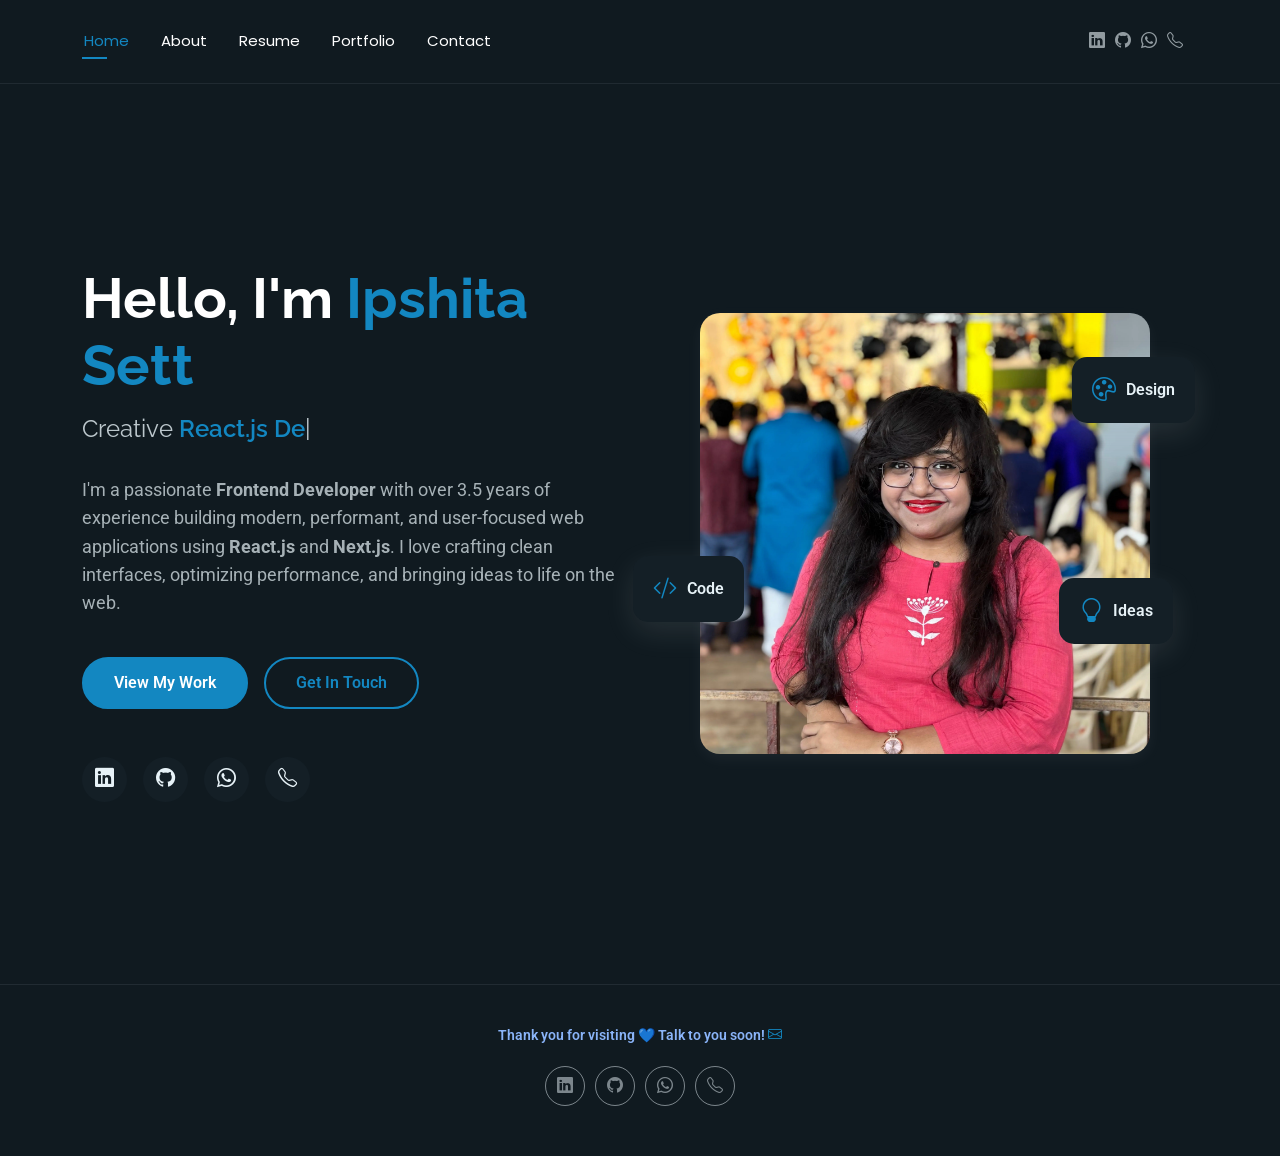
==== index.html @ 5881a830 "Initial commit" ====
<!DOCTYPE html>
<html lang="en">

<head>
  <meta charset="utf-8">
  <meta content="width=device-width, initial-scale=1.0" name="viewport">
  <title>Ipshita Portfolio</title>
<meta name="description" content="I'm Ipshita Sett, a Frontend Developer specializing in React.js, Next.js, and TypeScript. Check out my portfolio and projects.">
<meta name="keywords" content="Ipshita Sett, Frontend Developer, React.js, Next.js, Portfolio, JavaScript, TypeScript, Web Developer">


  <!-- Favicons -->
  <link href="assets/img/favicon.ico" rel="icon">
  <link href="assets/img/apple-touch-icon.png" rel="apple-touch-icon">

  <!-- Fonts -->
  <link href="https://fonts.googleapis.com" rel="preconnect">
  <link href="https://fonts.gstatic.com" rel="preconnect" crossorigin>
  <link href="https://fonts.googleapis.com/css2?family=Roboto:ital,wght@0,100;0,300;0,400;0,500;0,700;0,900;1,100;1,300;1,400;1,500;1,700;1,900&family=Poppins:ital,wght@0,100;0,200;0,300;0,400;0,500;0,600;0,700;0,800;0,900;1,100;1,200;1,300;1,400;1,500;1,600;1,700;1,800;1,900&family=Raleway:ital,wght@0,100;0,200;0,300;0,400;0,500;0,600;0,700;0,800;0,900;1,100;1,200;1,300;1,400;1,500;1,600;1,700;1,800;1,900&display=swap" rel="stylesheet">

  <!-- Vendor CSS Files -->
  <link href="assets/vendor/bootstrap/css/bootstrap.min.css" rel="stylesheet">
  <link href="assets/vendor/bootstrap-icons/bootstrap-icons.css" rel="stylesheet">
  <link href="assets/vendor/aos/aos.css" rel="stylesheet">
  <link href="assets/vendor/swiper/swiper-bundle.min.css" rel="stylesheet">
  <link href="assets/vendor/glightbox/css/glightbox.min.css" rel="stylesheet">

  <!-- Main CSS File -->
  <link href="assets/css/main.css" rel="stylesheet">

  <!-- =======================================================
  * Template Name: FolioOne
  * Template URL: https://bootstrapmade.com/folioone-bootstrap-portfolio-website-template/
  * Updated: Aug 23 2025 with Bootstrap v5.3.7
  * Author: BootstrapMade.com
  * License: https://bootstrapmade.com/license/
  ======================================================== -->
</head>

<body class="index-page">

  <header id="header" class="header d-flex align-items-center light-background sticky-top">
    <div class="container position-relative d-flex align-items-center justify-content-between">

      <!-- <a href="index.html" class="logo d-flex align-items-center me-auto me-xl-0">
      <img src="assets/img/logo.webp" alt="">
      <h1 class="sitename">FolioOne</h1> 
    </a> -->

      <nav id="navmenu" class="navmenu">
        <ul>
          <li><a href="index.html" class="active">Home</a></li>
          <li><a href="about.html">About</a></li>
          <li><a href="resume.html">Resume</a></li>
          <!-- <li><a href="services.html">Services</a></li> -->
          <li><a href="portfolio.html">Portfolio</a></li>
          <!-- <li class="dropdown"><a href="#"><span>Dropdown</span> <i class="bi bi-chevron-down toggle-dropdown"></i></a>
            <ul>
              <li><a href="#">Dropdown 1</a></li>
              <li class="dropdown"><a href="#"><span>Deep Dropdown</span> <i class="bi bi-chevron-down toggle-dropdown"></i></a>
                <ul>
                  <li><a href="#">Deep Dropdown 1</a></li>
                  <li><a href="#">Deep Dropdown 2</a></li>
                  <li><a href="#">Deep Dropdown 3</a></li>
                  <li><a href="#">Deep Dropdown 4</a></li>
                  <li><a href="#">Deep Dropdown 5</a></li>
                </ul>
              </li>
              <li><a href="#">Dropdown 2</a></li>
              <li><a href="#">Dropdown 3</a></li>
              <li><a href="#">Dropdown 4</a></li>
            </ul>
          </li> -->
          <li><a href="contact.html">Contact</a></li>
        </ul>
        <i class="mobile-nav-toggle d-xl-none bi bi-list"></i>
      </nav>

      <div class="header-social-links">
       
        <a href="https://www.linkedin.com/in/ipshita-sett/" class="linkedin"><i class="bi bi-linkedin"></i></a>
        <a href="https://github.com/IPSHITASETT"><i class="bi bi-github"></i></a>
        <a href="https://wa.me/918961194757" target="_blank" aria-label="WhatsApp"><i class="bi bi-whatsapp"></i></a>
  <a href="tel:+918961194757" aria-label="Phone"><i class="bi bi-telephone"></i></a>
      </div>

    </div>
  </header>

  <main class="main">

    <!-- Hero Section -->
    <section id="hero" class="hero section">

      <div class="container" data-aos="fade-up" data-aos-delay="100">

        <div class="row gy-4 align-items-center">
          <div class="col-lg-6 order-2 order-lg-1">
            <div class="hero-content">
              <h1 data-aos="fade-up" data-aos-delay="200">Hello, I'm <span class="highlight">Ipshita Sett</span></h1>
              <h2 data-aos="fade-up" data-aos-delay="300">Creative <span class="typed" data-typed-items="React.js Developer, Next.js Specialist, TypeScript Enthusiast"></span></h2>
              <p data-aos="fade-up" data-aos-delay="400">I'm a passionate <strong>Frontend Developer</strong> with over 3.5 years of
        experience building modern, performant, and user-focused web applications
        using <strong>React.js</strong> and <strong>Next.js</strong>. I love crafting
        clean interfaces, optimizing performance, and bringing ideas to life on the web.</p>
              <div class="hero-actions" data-aos="fade-up" data-aos-delay="500">
                <a href="portfolio.html" class="btn btn-primary">View My Work</a>
                <a href="contact.html" class="btn btn-outline">Get In Touch</a>
              </div>
              <div class="social-links" data-aos="fade-up" data-aos-delay="600">
                <a href="https://www.linkedin.com/in/ipshita-sett/"><i class="bi bi-linkedin"></i></a>
                <a href="https://github.com/IPSHITASETT"><i class="bi bi-github"></i></a>
                <a href="https://wa.me/918961194757" target="_blank" aria-label="WhatsApp"><i class="bi bi-whatsapp"></i></a>
  <a href="tel:+918961194757" aria-label="Phone"><i class="bi bi-telephone"></i></a>
              </div>
            </div>
          </div>
          <div class="col-lg-6 order-1 order-lg-2">
            <div class="hero-image" data-aos="zoom-in" data-aos-delay="300">
              <div class="image-wrapper">
                <img src="assets/img/profile/Ipshita_sett.webp" alt="Ipshita Sett" class="img-fluid">
                <div class="floating-elements">
                  <div class="floating-card design" data-aos="fade-left" data-aos-delay="700">
                    <i class="bi bi-palette"></i>
                    <span>Design</span>
                  </div>
                  <div class="floating-card code" data-aos="fade-right" data-aos-delay="800">
                    <i class="bi bi-code-slash"></i>
                    <span>Code</span>
                  </div>
                  <div class="floating-card creativity" data-aos="fade-up" data-aos-delay="900">
                    <i class="bi bi-lightbulb"></i>
                    <span>Ideas</span>
                  </div>
                </div>
              </div>
            </div>
          </div>
        </div>

      </div>

    </section><!-- /Hero Section -->

  </main>

  <footer id="footer" class="footer">

    <div class="container">
      <div class="copyright text-center ">
        <!-- <p>© <span>Copyright</span> <strong class="px-1 sitename">FolioOne</strong> <span>All Rights Reserved<br></span></p> -->
         <span style="color: #8ab4f8; font-weight: 600;">Thank you for visiting 💙 Talk to you soon!</span>
         <a href="settipshita28@gmail.com"><i class="bi bi-envelope"></i></a>
      </div>
      <div class="social-links d-flex justify-content-center">
        <a href="https://www.linkedin.com/in/ipshita-sett/"><i class="bi bi-linkedin"></i></a>
        <a href="https://github.com/IPSHITASETT"><i class="bi bi-github"></i></a>
        <a href="https://wa.me/918961194757" target="_blank" aria-label="WhatsApp"><i class="bi bi-whatsapp"></i></a>
  <a href="tel:+918961194757" aria-label="Phone"><i class="bi bi-telephone"></i></a>
      </div>
      <div class="credits">
        <!-- All the links in the footer should remain intact. -->
        <!-- You can delete the links only if you've purchased the pro version. -->
        <!-- Licensing information: https://bootstrapmade.com/license/ -->
        <!-- Purchase the pro version with working PHP/AJAX contact form: [buy-url] -->
        <!-- Designed by <a href="https://bootstrapmade.com/">BootstrapMade</a> -->
      </div>
    </div>

  </footer>

  <!-- Scroll Top -->
  <a href="#" id="scroll-top" class="scroll-top d-flex align-items-center justify-content-center"><i class="bi bi-arrow-up-short"></i></a>

  <!-- Preloader -->
  <div id="preloader"></div>

  <!-- Vendor JS Files -->
  <script src="assets/vendor/bootstrap/js/bootstrap.bundle.min.js"></script>
  <script src="assets/vendor/php-email-form/validate.js"></script>
  <script src="assets/vendor/aos/aos.js"></script>
  <script src="assets/vendor/typed.js/typed.umd.js"></script>
  <script src="assets/vendor/waypoints/noframework.waypoints.js"></script>
  <script src="assets/vendor/purecounter/purecounter_vanilla.js"></script>
  <script src="assets/vendor/swiper/swiper-bundle.min.js"></script>
  <script src="assets/vendor/imagesloaded/imagesloaded.pkgd.min.js"></script>
  <script src="assets/vendor/isotope-layout/isotope.pkgd.min.js"></script>
  <script src="assets/vendor/glightbox/js/glightbox.min.js"></script>

  <!-- Main JS File -->
  <script src="assets/js/main.js"></script>

</body>

</html>
---- assets/css/main.css ----
/**
* Template Name: FolioOne
* Template URL: https://bootstrapmade.com/folioone-bootstrap-portfolio-website-template/
* Updated: Aug 23 2025 with Bootstrap v5.3.7
* Author: BootstrapMade.com
* License: https://bootstrapmade.com/license/
*/

/*--------------------------------------------------------------
# Font & Color Variables
# Help: https://bootstrapmade.com/color-system/
--------------------------------------------------------------*/
/* Fonts */
:root {
  --default-font: "Roboto",  system-ui, -apple-system, "Segoe UI", Roboto, "Helvetica Neue", Arial, "Noto Sans", "Liberation Sans", sans-serif, "Apple Color Emoji", "Segoe UI Emoji", "Segoe UI Symbol", "Noto Color Emoji";
  --heading-font: "Raleway",  sans-serif;
  --nav-font: "Poppins",  sans-serif;
}

/* Global Colors - The following color variables are used throughout the website. Updating them here will change the color scheme of the entire website */
:root { 
  --background-color: #101a20; /* Background color for the entire website, including individual sections */
  --default-color: #e7f2f7; /* Default color used for the majority of the text content across the entire website */
  --heading-color: #ffffff; /* Color for headings, subheadings and title throughout the website */
  --accent-color: #1387c1; /* Accent color that represents your brand on the website. It's used for buttons, links, and other elements that need to stand out */
  --surface-color: #141f26; /* The surface color is used as a background of boxed elements within sections, such as cards, icon boxes, or other elements that require a visual separation from the global background. */
  --contrast-color: #ffffff; /* Contrast color for text, ensuring readability against backgrounds of accent, heading, or default colors. */
}

/* Nav Menu Colors - The following color variables are used specifically for the navigation menu. They are separate from the global colors to allow for more customization options */
:root {
  --nav-color: #ffffff;  /* The default color of the main navmenu links */
  --nav-hover-color: #1387c1; /* Applied to main navmenu links when they are hovered over or active */
  --nav-mobile-background-color: #213642; /* Used as the background color for mobile navigation menu */
  --nav-dropdown-background-color: #051117; /* Used as the background color for dropdown items that appear when hovering over primary navigation items */
  --nav-dropdown-color: #e7f2f7; /* Used for navigation links of the dropdown items in the navigation menu. */
  --nav-dropdown-hover-color: #1387c1; /* Similar to --nav-hover-color, this color is applied to dropdown navigation links when they are hovered over. */
}

/* Color Presets - These classes override global colors when applied to any section or element, providing reuse of the sam color scheme. */

.light-background {
  --background-color: #142027;
  --surface-color: #325264;
}

.dark-background {
  --background-color: #0b1419;
  --default-color: #ffffff;
  --heading-color: #ffffff;
  --surface-color: #252525;
  --contrast-color: #ffffff;
}

/* Smooth scroll */
:root {
  scroll-behavior: smooth;
}

/*--------------------------------------------------------------
# General Styling & Shared Classes
--------------------------------------------------------------*/
body {
  color: var(--default-color);
  background-color: var(--background-color);
  font-family: var(--default-font);
}

a {
  color: var(--accent-color);
  text-decoration: none;
  transition: 0.3s;
}

a:hover {
  color: color-mix(in srgb, var(--accent-color), transparent 25%);
  text-decoration: none;
}

h1,
h2,
h3,
h4,
h5,
h6 {
  color: var(--heading-color);
  font-family: var(--heading-font);
}

/* PHP Email Form Messages
------------------------------*/
.php-email-form .error-message {
  display: none;
  background: #df1529;
  color: #ffffff;
  text-align: left;
  padding: 15px;
  margin-bottom: 24px;
  font-weight: 600;
}

.php-email-form .sent-message {
  display: none;
  color: #ffffff;
  background: #059652;
  text-align: center;
  padding: 15px;
  margin-bottom: 24px;
  font-weight: 600;
}

.php-email-form .loading {
  display: none;
  background: var(--surface-color);
  text-align: center;
  padding: 15px;
  margin-bottom: 24px;
}

.php-email-form .loading:before {
  content: "";
  display: inline-block;
  border-radius: 50%;
  width: 24px;
  height: 24px;
  margin: 0 10px -6px 0;
  border: 3px solid var(--accent-color);
  border-top-color: var(--surface-color);
  animation: php-email-form-loading 1s linear infinite;
}

@keyframes php-email-form-loading {
  0% {
    transform: rotate(0deg);
  }

  100% {
    transform: rotate(360deg);
  }
}

/*--------------------------------------------------------------
# Global Header
--------------------------------------------------------------*/
.header {
  --background-color: rgba(255, 255, 255, 0);
  color: var(--default-color);
  background-color: var(--background-color);
  padding: 15px 0;
  transition: all 0.5s;
  z-index: 997;
  border-bottom: 1px solid color-mix(in srgb, var(--default-color), transparent 92%);
}

.header .logo {
  line-height: 1;
}

.header .logo img {
  max-height: 36px;
  margin-right: 8px;
}

.header .logo h1 {
  font-size: 32px;
  margin: 0;
  font-weight: 400;
  color: var(--heading-color);
}

.header .header-social-links {
  padding-right: 15px;
}

.header .header-social-links a {
  color: color-mix(in srgb, var(--default-color), transparent 40%);
  padding-left: 6px;
  display: inline-block;
  transition: 0.3s;
  font-size: 16px;
}

.header .header-social-links a:hover {
  color: var(--default-color);
}

.header .header-social-links a i {
  line-height: 0px;
}

@media (max-width: 1200px) {
  .header .logo {
    order: 1;
  }

  .header .header-social-links {
    order: 2;
  }

  .header .navmenu {
    order: 3;
  }
}

/* Global Header on Scroll
------------------------------*/
.scrolled .header {
  --background-color: rgba(16, 26, 32, 0.9);
}

/*--------------------------------------------------------------
# Navigation Menu
--------------------------------------------------------------*/
/* Desktop Navigation */
@media (min-width: 1200px) {
  .navmenu {
    padding: 0;
  }

  .navmenu ul {
    margin: 0;
    padding: 0;
    display: flex;
    list-style: none;
    align-items: center;
  }

  .navmenu li {
    position: relative;
  }

  .navmenu>ul>li {
    white-space: nowrap;
    padding: 15px 28px 15px 0;
  }

  .navmenu>ul>li:last-child {
    padding-right: 0;
  }

  .navmenu a,
  .navmenu a:focus {
    color: var(--nav-color);
    font-size: 15px;
    padding: 0 2px;
    font-family: var(--nav-font);
    font-weight: 400;
    display: flex;
    align-items: center;
    justify-content: space-between;
    white-space: nowrap;
    transition: 0.3s;
    position: relative;
  }

  .navmenu a i,
  .navmenu a:focus i {
    font-size: 12px;
    line-height: 0;
    margin-left: 5px;
    transition: 0.3s;
  }

  .navmenu>ul>li>a:before {
    content: "";
    position: absolute;
    height: 2px;
    bottom: -6px;
    left: 0;
    background-color: var(--nav-hover-color);
    visibility: hidden;
    width: 0px;
    transition: all 0.3s ease-in-out 0s;
  }

  .navmenu a:hover:before,
  .navmenu li:hover>a:before,
  .navmenu .active:before {
    visibility: visible;
    width: 25px;
  }

  .navmenu li:hover>a,
  .navmenu .active,
  .navmenu .active:focus {
    color: var(--nav-hover-color);
  }

  .navmenu .dropdown ul {
    margin: 0;
    padding: 10px 0;
    background: var(--nav-dropdown-background-color);
    display: block;
    position: absolute;
    visibility: hidden;
    left: -5px;
    top: 130%;
    opacity: 0;
    transition: 0.3s;
    border-radius: 4px;
    z-index: 99;
    box-shadow: 0px 0px 30px rgba(0, 0, 0, 0.1);
  }

  .navmenu .dropdown ul li {
    min-width: 200px;
  }

  .navmenu .dropdown ul a {
    padding: 10px 20px;
    font-size: 15px;
    text-transform: none;
    color: var(--nav-dropdown-color);
  }

  .navmenu .dropdown ul a i {
    font-size: 12px;
  }

  .navmenu .dropdown ul a:hover,
  .navmenu .dropdown ul .active:hover,
  .navmenu .dropdown ul li:hover>a {
    color: var(--nav-dropdown-hover-color);
  }

  .navmenu .dropdown:hover>ul {
    opacity: 1;
    top: 100%;
    visibility: visible;
  }

  .navmenu .dropdown .dropdown ul {
    top: 0;
    left: -90%;
    visibility: hidden;
  }

  .navmenu .dropdown .dropdown:hover>ul {
    opacity: 1;
    top: 0;
    left: -100%;
    visibility: visible;
  }
}

/* Mobile Navigation */
@media (max-width: 1199px) {
  .mobile-nav-toggle {
    color: var(--nav-color);
    font-size: 28px;
    line-height: 0;
    margin-right: 10px;
    cursor: pointer;
    transition: color 0.3s;
  }

  .navmenu {
    padding: 0;
    z-index: 9997;
  }

  .navmenu ul {
    display: none;
    list-style: none;
    position: absolute;
    inset: 60px 20px 20px 20px;
    padding: 10px 0;
    margin: 0;
    border-radius: 6px;
    background-color: var(--nav-mobile-background-color);
    border: 1px solid color-mix(in srgb, var(--default-color), transparent 90%);
    box-shadow: none;
    overflow-y: auto;
    transition: 0.3s;
    z-index: 9998;
  }

  .navmenu a,
  .navmenu a:focus {
    color: var(--nav-dropdown-color);
    padding: 10px 20px;
    font-family: var(--nav-font);
    font-size: 17px;
    font-weight: 500;
    display: flex;
    align-items: center;
    justify-content: space-between;
    white-space: nowrap;
    transition: 0.3s;
  }

  .navmenu a i,
  .navmenu a:focus i {
    font-size: 12px;
    line-height: 0;
    margin-left: 5px;
    width: 30px;
    height: 30px;
    display: flex;
    align-items: center;
    justify-content: center;
    border-radius: 50%;
    transition: 0.3s;
    background-color: color-mix(in srgb, var(--accent-color), transparent 90%);
  }

  .navmenu a i:hover,
  .navmenu a:focus i:hover {
    background-color: var(--accent-color);
    color: var(--contrast-color);
  }

  .navmenu a:hover,
  .navmenu .active,
  .navmenu .active:focus {
    color: var(--nav-dropdown-hover-color);
  }

  .navmenu .active i,
  .navmenu .active:focus i {
    background-color: var(--accent-color);
    color: var(--contrast-color);
    transform: rotate(180deg);
  }

  .navmenu .dropdown ul {
    position: static;
    display: none;
    z-index: 99;
    padding: 10px 0;
    margin: 10px 20px;
    background-color: var(--nav-dropdown-background-color);
    transition: all 0.5s ease-in-out;
  }

  .navmenu .dropdown ul ul {
    background-color: rgba(33, 37, 41, 0.1);
  }

  .navmenu .dropdown>.dropdown-active {
    display: block;
    background-color: rgba(33, 37, 41, 0.03);
  }

  .mobile-nav-active {
    overflow: hidden;
  }

  .mobile-nav-active .mobile-nav-toggle {
    color: #fff;
    position: absolute;
    font-size: 32px;
    top: 15px;
    right: 15px;
    margin-right: 0;
    z-index: 9999;
  }

  .mobile-nav-active .navmenu {
    position: fixed;
    overflow: hidden;
    inset: 0;
    background: rgba(33, 37, 41, 0.8);
    transition: 0.3s;
  }

  .mobile-nav-active .navmenu>ul {
    display: block;
  }
}

/*--------------------------------------------------------------
# Global Footer
--------------------------------------------------------------*/
.footer {
  color: var(--default-color);
  background-color: var(--background-color);
  font-size: 14px;
  padding: 40px 0;
  position: relative;
  border-top: 1px solid color-mix(in srgb, var(--default-color), transparent 92%);
}

.footer .copyright p {
  margin-bottom: 0;
}

.footer .social-links {
  margin-top: 20px;
}

.footer .social-links a {
  display: flex;
  align-items: center;
  justify-content: center;
  width: 40px;
  height: 40px;
  border-radius: 50%;
  border: 1px solid color-mix(in srgb, var(--default-color), transparent 50%);
  font-size: 16px;
  color: color-mix(in srgb, var(--default-color), transparent 50%);
  margin: 0 5px;
  transition: 0.3s;
}

.footer .social-links a:hover {
  color: var(--accent-color);
  border-color: var(--accent-color);
}

.footer .credits {
  margin-top: 10px;
  font-size: 13px;
  text-align: center;
}

/*--------------------------------------------------------------
# Preloader
--------------------------------------------------------------*/
#preloader {
  position: fixed;
  inset: 0;
  z-index: 9999;
  overflow: hidden;
  background-color: var(--background-color);
  transition: all 0.6s ease-out;
  width: 100%;
  height: 100vh;
}

#preloader:before,
#preloader:after {
  content: "";
  position: absolute;
  border: 4px solid var(--accent-color);
  border-radius: 50%;
  animation: animate-preloader 2s cubic-bezier(0, 0.2, 0.8, 1) infinite;
}

#preloader:after {
  animation-delay: -0.5s;
}

@keyframes animate-preloader {
  0% {
    width: 10px;
    height: 10px;
    top: calc(50% - 5px);
    left: calc(50% - 5px);
    opacity: 1;
  }

  100% {
    width: 72px;
    height: 72px;
    top: calc(50% - 36px);
    left: calc(50% - 36px);
    opacity: 0;
  }
}

/*--------------------------------------------------------------
# Scroll Top Button
--------------------------------------------------------------*/
.scroll-top {
  position: fixed;
  visibility: hidden;
  opacity: 0;
  right: 15px;
  bottom: -15px;
  z-index: 99999;
  background-color: var(--accent-color);
  width: 44px;
  height: 44px;
  border-radius: 50px;
  transition: all 0.4s;
}

.scroll-top i {
  font-size: 24px;
  color: var(--contrast-color);
  line-height: 0;
}

.scroll-top:hover {
  background-color: color-mix(in srgb, var(--accent-color), transparent 20%);
  color: var(--contrast-color);
}

.scroll-top.active {
  visibility: visible;
  opacity: 1;
  bottom: 15px;
}

/*--------------------------------------------------------------
# Disable aos animation delay on mobile devices
--------------------------------------------------------------*/
@media screen and (max-width: 768px) {
  [data-aos-delay] {
    transition-delay: 0 !important;
  }
}

/*--------------------------------------------------------------
# Global Page Titles & Breadcrumbs
--------------------------------------------------------------*/
.page-title {
  color: var(--default-color);
  background-color: var(--background-color);
  position: relative;
}

.page-title .heading {
  padding: 80px 0;
  border-top: 1px solid color-mix(in srgb, var(--default-color), transparent 90%);
}

.page-title .heading h1 {
  font-size: 38px;
  font-weight: 700;
}

.page-title nav {
  background-color: color-mix(in srgb, var(--default-color), transparent 96%);
  padding: 20px 0;
}

.page-title nav ol {
  display: flex;
  flex-wrap: wrap;
  list-style: none;
  padding: 0;
  margin: 0;
  font-size: 16px;
  font-weight: 400;
}

.page-title nav ol li+li {
  padding-left: 10px;
}

.page-title nav ol li+li::before {
  content: "/";
  display: inline-block;
  padding-right: 10px;
  color: color-mix(in srgb, var(--default-color), transparent 70%);
}

/*--------------------------------------------------------------
# Global Sections
--------------------------------------------------------------*/
section,
.section {
  color: var(--default-color);
  background-color: var(--background-color);
  padding: 60px 0;
  scroll-margin-top: 100px;
  overflow: clip;
}

@media (max-width: 1199px) {

  section,
  .section {
    scroll-margin-top: 66px;
  }
}

/*--------------------------------------------------------------
# Global Section Titles
--------------------------------------------------------------*/
.section-title {
  text-align: center;
  padding-bottom: 60px;
  position: relative;
}

.section-title h2 {
  font-size: 3.5rem;
  font-weight: 400;
  line-height: 1.2;
  color: var(--heading-color);
  margin-bottom: 1.5rem;
  letter-spacing: -1px;
}

@media (max-width: 768px) {
  .section-title h2 {
    font-size: 2.5rem;
  }
}

.section-title p {
  font-size: 1.125rem;
  line-height: 1.8;
  color: color-mix(in srgb, var(--default-color), transparent 25%);
  max-width: 900px;
  margin: 0 auto;
  text-wrap: balance;
}

/*--------------------------------------------------------------
# Hero Section
--------------------------------------------------------------*/
.hero {
  padding: 80px 0;
  min-height: 100vh;
  display: flex;
  align-items: center;
}

.hero .hero-content h1 {
  font-size: 3.5rem;
  font-weight: 700;
  margin-bottom: 1rem;
  line-height: 1.2;
}

.hero .hero-content h1 .highlight {
  color: var(--accent-color);
  position: relative;
}

.hero .hero-content h1 .highlight::after {
  content: "";
  position: absolute;
  bottom: 0;
  left: 0;
  width: 100%;
  height: 3px;
  background: linear-gradient(90deg, var(--accent-color), color-mix(in srgb, var(--accent-color), transparent 50%));
  border-radius: 2px;
}

@media (max-width: 768px) {
  .hero .hero-content h1 {
    font-size: 2.5rem;
  }
}

.hero .hero-content h2 {
  font-size: 1.5rem;
  font-weight: 400;
  margin-bottom: 2rem;
  color: color-mix(in srgb, var(--default-color), transparent 20%);
}

.hero .hero-content h2 .typed {
  color: var(--accent-color);
  font-weight: 600;
}

@media (max-width: 768px) {
  .hero .hero-content h2 {
    font-size: 1.25rem;
  }
}

.hero .hero-content p {
  font-size: 1.1rem;
  line-height: 1.6;
  margin-bottom: 2.5rem;
  color: color-mix(in srgb, var(--default-color), transparent 30%);
}

.hero .hero-actions {
  display: flex;
  gap: 1rem;
  margin-bottom: 3rem;
}

.hero .hero-actions .btn {
  padding: 12px 30px;
  border-radius: 50px;
  font-weight: 600;
  text-decoration: none;
  transition: all 0.3s ease;
  border: 2px solid;
}

.hero .hero-actions .btn.btn-primary {
  background: var(--accent-color);
  color: var(--contrast-color);
  border-color: var(--accent-color);
}

.hero .hero-actions .btn.btn-primary:hover {
  background: color-mix(in srgb, var(--accent-color), black 15%);
  border-color: color-mix(in srgb, var(--accent-color), black 15%);
  transform: translateY(-2px);
}

.hero .hero-actions .btn.btn-outline {
  background: transparent;
  color: var(--accent-color);
  border-color: var(--accent-color);
}

.hero .hero-actions .btn.btn-outline:hover {
  transform: translateY(-2px);
}

@media (max-width: 576px) {
  .hero .hero-actions {
    flex-direction: column;
  }

  .hero .hero-actions .btn {
    text-align: center;
  }
}

.hero .social-links {
  display: flex;
  gap: 1rem;
}

.hero .social-links a {
  width: 45px;
  height: 45px;
  background: var(--surface-color);
  border-radius: 50%;
  display: flex;
  align-items: center;
  justify-content: center;
  color: var(--default-color);
  font-size: 1.2rem;
  transition: all 0.3s ease;
}

.hero .social-links a:hover {
  background: var(--accent-color);
  color: var(--contrast-color);
  transform: translateY(-3px);
  box-shadow: 0 8px 25px color-mix(in srgb, var(--accent-color), transparent 70%);
}

.hero .hero-image {
  position: relative;
}

.hero .hero-image .image-wrapper {
  position: relative;
  max-width: 450px;
  margin: 0 auto;
}

.hero .hero-image .image-wrapper img {
  border-radius: 20px;
  box-shadow: 0 5px 15px color-mix(in srgb, var(--default-color), transparent 95%);
  transition: transform 0.3s ease;
}

.hero .hero-image .image-wrapper img:hover {
  transform: scale(1.02);
}

.hero .hero-image .floating-elements {
  position: absolute;
  top: 0;
  left: 0;
  right: 0;
  bottom: 0;
  pointer-events: none;
}

.hero .hero-image .floating-elements .floating-card {
  position: absolute;
  background: var(--surface-color);
  padding: 15px 20px;
  border-radius: 15px;
  box-shadow: 0 10px 30px color-mix(in srgb, var(--default-color), transparent 90%);
  display: flex;
  align-items: center;
  gap: 10px;
  font-weight: 600;
  animation: float 3s ease-in-out infinite;
}

.hero .hero-image .floating-elements .floating-card i {
  font-size: 1.5rem;
  color: var(--accent-color);
}

.hero .hero-image .floating-elements .floating-card.design {
  top: 10%;
  right: -10%;
  animation-delay: 0s;
}

.hero .hero-image .floating-elements .floating-card.code {
  bottom: 30%;
  left: -15%;
  animation-delay: 1s;
}

.hero .hero-image .floating-elements .floating-card.creativity {
  top: 60%;
  right: -5%;
  animation-delay: 2s;
}

@media (max-width: 992px) {
  .hero .hero-image .floating-elements .floating-card {
    display: none;
  }
}

@keyframes float {

  0%,
  100% {
    transform: translateY(0px);
  }

  50% {
    transform: translateY(-10px);
  }
}

@media (max-width: 992px) {
  .hero .hero-content {
    text-align: center;
    margin-bottom: 3rem;
  }
}

/*--------------------------------------------------------------
# About Section
--------------------------------------------------------------*/
.about .intro-content .eyebrow {
  display: inline-block;
  letter-spacing: 0.12em;
  text-transform: uppercase;
  font-size: 12px;
  color: color-mix(in srgb, var(--default-color), transparent 40%);
  margin-bottom: 16px;
}

.about .intro-content .headline {
  font-family: var(--heading-font);
  font-weight: 300;
  line-height: 1.2;
  font-size: clamp(28px, 4vw, 44px);
  margin: 0 0 24px 0;
}

.about .intro-content .lead {
  font-size: 18px;
  line-height: 1.8;
  color: color-mix(in srgb, var(--default-color), transparent 10%);
  margin-bottom: 24px;
}

.about .intro-content p {
  line-height: 1.8;
  margin-bottom: 24px;
  color: color-mix(in srgb, var(--default-color), transparent 5%);
}

.about .intro-content .cta-group {
  display: flex;
  gap: 24px;
  align-items: center;
  margin-top: 24px;
}

.about .intro-content .cta-group .btn-ghost {
  display: inline-flex;
  align-items: center;
  gap: 8px;
  padding: 12px 18px;
  border-radius: 6px;
  color: var(--accent-color);
  background: color-mix(in srgb, var(--accent-color), transparent 92%);
  border: 1px solid color-mix(in srgb, var(--accent-color), transparent 70%);
  transition: 0.3s ease-in-out;
}

.about .intro-content .cta-group .btn-ghost:hover,
.about .intro-content .cta-group .btn-ghost:focus {
  color: var(--contrast-color);
  background: var(--accent-color);
  border-color: var(--accent-color);
  outline: none;
  box-shadow: 0 0 0 3px color-mix(in srgb, var(--accent-color), transparent 70%);
}

.about .intro-content .cta-group .link-underline {
  display: inline-flex;
  align-items: center;
  gap: 8px;
  position: relative;
  color: var(--accent-color);
  padding-bottom: 4px;
  transition: 0.3s ease-in-out;
}

.about .intro-content .cta-group .link-underline::after {
  content: "";
  position: absolute;
  left: 0;
  right: 0;
  bottom: 0;
  height: 1px;
  background: color-mix(in srgb, var(--accent-color), transparent 40%);
  transform: scaleX(0.4);
  transform-origin: left;
  transition: 0.3s ease-in-out;
}

.about .intro-content .cta-group .link-underline:hover,
.about .intro-content .cta-group .link-underline:focus {
  color: color-mix(in srgb, var(--accent-color), transparent 10%);
  outline: none;
}

.about .intro-content .cta-group .link-underline:hover::after,
.about .intro-content .cta-group .link-underline:focus::after {
  transform: scaleX(1);
}

.about .profile-figure {
  margin: 0;
}

.about .profile-figure .profile-photo {
  width: 88%;
  max-width: 440px;
  border-radius: 18px;
  box-shadow: 0 10px 30px color-mix(in srgb, var(--default-color), transparent 92%);
  transform: translateY(0);
  transition: transform 0.3s ease-in-out;
}

.about .profile-figure .profile-caption {
  margin-top: 24px;
  display: flex;
  align-items: center;
  justify-content: center;
}

.about .profile-figure .profile-caption .meta {
  font-size: 14px;
  color: color-mix(in srgb, var(--default-color), transparent 20%);
}

.about .profile-figure .profile-caption .meta .funfact {
  font-size: 13px;
  margin-top: 4px;
  color: color-mix(in srgb, var(--default-color), transparent 35%);
}

.about .profile-figure:hover .profile-photo {
  transform: translateY(-4px);
}

.about .skill-item {
  padding: 24px;
  border-radius: 6px;
  transition: 0.3s ease-in-out;
  background: color-mix(in srgb, var(--surface-color), var(--accent-color) 2%);
  border: 1px solid color-mix(in srgb, var(--default-color), transparent 88%);
  height: 100%;
}

.about .skill-item i {
  font-size: 24px;
  color: var(--accent-color);
  margin-bottom: 16px;
  display: inline-block;
}

.about .skill-item h3 {
  font-size: 16px;
  margin-bottom: 6px;
  font-weight: 500;
}

.about .skill-item p {
  margin: 0;
  font-size: 14px;
  color: color-mix(in srgb, var(--default-color), transparent 25%);
}

.about .skill-item:hover {
  transform: translateY(-3px);
  border-color: color-mix(in srgb, var(--accent-color), transparent 60%);
  box-shadow: 0 10px 30px color-mix(in srgb, var(--default-color), transparent 92%);
}

.about .timeline-item {
  position: relative;
  padding-left: 26px;
}

.about .timeline-item time {
  display: inline-block;
  font-size: 12px;
  letter-spacing: 0.08em;
  text-transform: uppercase;
  color: color-mix(in srgb, var(--default-color), transparent 45%);
  margin-bottom: 6px;
}

.about .timeline-item h4 {
  font-size: 18px;
  font-weight: 400;
  margin: 0 0 6px;
}

.about .timeline-item p {
  font-size: 14px;
  color: color-mix(in srgb, var(--default-color), transparent 25%);
  margin: 0;
}

.about .timeline-item .dot {
  position: absolute;
  left: 0;
  top: 4px;
  width: 10px;
  height: 10px;
  border-radius: 50%;
  background: var(--accent-color);
  box-shadow: 0 0 0 6px color-mix(in srgb, var(--accent-color), transparent 80%);
}

.about .personal-quote {
  padding: 24px 0;
}

.about .personal-quote p {
  font-family: var(--heading-font);
  font-weight: 300;
  font-size: clamp(20px, 3vw, 28px);
  line-height: 1.5;
  color: color-mix(in srgb, var(--default-color), transparent 5%);
  margin: 0 auto;
  max-width: 800px;
}

.about .fact-pill {
  display: flex;
  align-items: center;
  justify-content: center;
  gap: 10px;
  padding: 10px 14px;
  border-radius: 999px;
  border: 1px solid color-mix(in srgb, var(--default-color), transparent 85%);
  background: var(--surface-color);
  color: color-mix(in srgb, var(--default-color), transparent 10%);
  transition: 0.3s ease-in-out;
}

.about .fact-pill i {
  color: var(--accent-color);
}

.about .fact-pill span {
  font-size: 14px;
}

.about .fact-pill:hover {
  transform: translateY(-2px);
  border-color: color-mix(in srgb, var(--accent-color), transparent 60%);
  box-shadow: 0 10px 30px color-mix(in srgb, var(--default-color), transparent 92%);
}

.about .fact-pill:focus-within {
  box-shadow: 0 0 0 3px color-mix(in srgb, var(--accent-color), transparent 70%);
}

@media (max-width: 992px) {
  .about .profile-figure {
    text-align: center !important;
  }

  .about .profile-figure .profile-photo {
    width: 72%;
  }

  .about .intro-content .cta-group {
    flex-wrap: wrap;
  }
}

@media (max-width: 576px) {
  .about .profile-figure .profile-photo {
    width: 100%;
  }
}

/*--------------------------------------------------------------
# Skills Section
--------------------------------------------------------------*/
.skills .skill-box {
  background-color: var(--surface-color);
  padding: 2rem;
  border-radius: 8px;
  box-shadow: 0 0 20px rgba(0, 0, 0, 0.05);
}

.skills .skill-box h3 {
  font-size: 1.2rem;
  margin-bottom: 1rem;
  font-weight: 600;
}

.skills .skill-box p {
  font-size: 0.9rem;
  margin-bottom: 0.8rem;
  opacity: 0.6;
}

.skills .skill-box .progress {
  background-color: color-mix(in srgb, var(--accent-color), transparent 85%);
  border-radius: 50px;
  height: 8px;
  margin-top: 5px;
  overflow: hidden;
}

.skills .skill-box .progress .progress-bar {
  background-color: var(--accent-color);
  height: 100%;
  position: relative;
  border-radius: 50px;
  transition: 0.9s;
  width: 1px;
}

/*--------------------------------------------------------------
# Stats Section
--------------------------------------------------------------*/
.stats .avatars {
  position: relative;
}

.stats .avatars img {
  width: 60px;
  height: 60px;
  border: 3px solid var(--accent-color);
  margin-right: -15px;
  transition: transform 0.3s ease;
}

.stats .avatars img:hover {
  transform: translateY(-5px);
  z-index: 2;
}

.stats .counters h2 {
  color: var(--heading-color);
  font-size: 48px;
  font-weight: 700;
  margin-bottom: 10px;
}

.stats .counters h2 span {
  display: inline-block;
}

.stats .counters p {
  color: var(--default-color);
  font-size: 18px;
  margin: 0;
  opacity: 0.9;
}

@media (max-width: 991px) {
  .stats .row {
    text-align: center;
  }

  .stats .avatars {
    justify-content: center;
    margin-bottom: 40px;
  }

  .stats .counters h2 {
    font-size: 36px;
  }

  .stats .counters p {
    font-size: 16px;
  }

  .stats .counters .col-md-4 {
    margin-bottom: 30px;
  }

  .stats .counters .col-md-4:last-child {
    margin-bottom: 0;
  }
}

@media (max-width: 576px) {
  .stats {
    padding: 60px 0;
  }

  .stats .avatars {
    flex-wrap: wrap;
    justify-content: center;
  }

  .stats .avatars img {
    margin: 0 -8px;
  }
}

/*--------------------------------------------------------------
# Testimonials Section
--------------------------------------------------------------*/
.testimonials .testimonials-carousel,
.testimonials .testimonials-slider {
  overflow: hidden;
}

.testimonials .testimonial-item .testimonial-content {
  border-left: 3px solid var(--accent-color);
  padding-left: 30px;
}

.testimonials .testimonial-item .testimonial-img {
  border-radius: 50%;
  border: 4px solid var(--background-color);
  margin: 0 auto;
}

.testimonials .testimonial-item h3 {
  font-size: 20px;
  font-weight: bold;
  margin: 10px 0 5px 0;
}

.testimonials .testimonial-item h4 {
  font-size: 14px;
  color: color-mix(in srgb, var(--default-color), transparent 40%);
  margin: 0 0 10px 0;
}

.testimonials .testimonial-item .stars i {
  color: #ffc107;
  margin: 0 1px;
}

.testimonials .testimonial-item .quote-icon-left,
.testimonials .testimonial-item .quote-icon-right {
  color: color-mix(in srgb, var(--accent-color), transparent 50%);
  font-size: 26px;
  line-height: 0;
}

.testimonials .testimonial-item .quote-icon-left {
  display: inline-block;
  left: -5px;
  position: relative;
}

.testimonials .testimonial-item .quote-icon-right {
  display: inline-block;
  right: -5px;
  position: relative;
  top: 10px;
  transform: scale(-1, -1);
}

.testimonials .testimonial-item p {
  font-style: italic;
}

.testimonials .swiper-wrapper {
  height: auto;
}

.testimonials .swiper-pagination {
  margin-top: 30px;
  position: relative;
}

.testimonials .swiper-pagination .swiper-pagination-bullet {
  width: 12px;
  height: 12px;
  background-color: color-mix(in srgb, var(--default-color), transparent 85%);
  opacity: 1;
}

.testimonials .swiper-pagination .swiper-pagination-bullet-active {
  background-color: var(--accent-color);
}

/*--------------------------------------------------------------
# Resume Section
--------------------------------------------------------------*/
.resume .resume-item {
  margin-bottom: 3rem;
}

.resume .resume-item .resume-title {
  font-size: 1.75rem;
  font-weight: 700;
  margin-bottom: 1.5rem;
  padding-bottom: 1.5rem;
  position: relative;
  color: var(--heading-color);
}

.resume .resume-item .resume-title::after {
  content: "";
  position: absolute;
  display: block;
  width: 50px;
  height: 3px;
  background: var(--accent-color);
  bottom: 0;
  left: 0;
}

.resume .resume-item .resume-content {
  padding-left: 1.25rem;
  border-left: 2px solid color-mix(in srgb, var(--accent-color), transparent 85%);
}

.resume .resume-item article {
  position: relative;
  margin-bottom: 2.5rem;
}

.resume .resume-item article::before {
  content: "";
  position: absolute;
  width: 16px;
  height: 16px;
  border-radius: 50%;
  left: -1.8rem;
  top: 0.25rem;
  background: var(--background-color);
  border: 2px solid var(--accent-color);
}

.resume .resume-item article h4 {
  font-size: 1.25rem;
  font-weight: 600;
  margin-bottom: 0.5rem;
  color: var(--heading-color);
}

.resume .resume-item article h5 {
  font-size: 1rem;
  background: color-mix(in srgb, var(--accent-color), transparent 92%);
  padding: 0.375rem 0.75rem;
  display: inline-block;
  font-weight: 600;
  margin: 0.5rem 0;
  color: var(--accent-color);
  border-radius: 4px;
}

.resume .resume-item article .institution,
.resume .resume-item article .company {
  font-size: 1rem;
  margin-bottom: 1rem;
  color: color-mix(in srgb, var(--default-color), transparent 25%);
}

.resume .resume-item article p {
  margin-bottom: 1rem;
}

.resume .resume-item article ul {
  padding-left: 1.25rem;
  margin-bottom: 0;
}

.resume .resume-item article ul li {
  padding-bottom: 0.75rem;
  position: relative;
}

.resume .resume-item article ul li:last-child {
  padding-bottom: 0;
}

.resume .skill-item {
  margin-bottom: 2rem;
}

.resume .skill-item h4 {
  font-size: 1rem;
  font-weight: 600;
  margin-bottom: 0.75rem;
  color: var(--heading-color);
}

.resume .skill-item .progress {
  height: 0.75rem;
  background-color: color-mix(in srgb, var(--accent-color), transparent 92%);
  border-radius: 1rem;
  overflow: visible;
}

.resume .skill-item .progress .progress-bar {
  background-color: var(--accent-color);
  position: relative;
  border-radius: 1rem;
  width: 0;
  transition: width 1s ease;
}

.resume .skill-item .progress .progress-bar::after {
  content: attr(aria-valuenow) "%";
  position: absolute;
  right: 0;
  top: -1.75rem;
  font-size: 0.875rem;
  font-weight: 600;
  color: var(--accent-color);
}

@media (max-width: 991.98px) {
  .resume .resume-item {
    margin-bottom: 2rem;
  }
}

@media (max-width: 767.98px) {
  .resume .resume-content {
    padding-left: 1rem !important;
  }

  .resume article::before {
    left: -2rem !important;
  }
}

/*--------------------------------------------------------------
# Services Section
--------------------------------------------------------------*/
.services .service-item {
  display: flex;
  background-color: var(--surface-color);
  border-radius: 12px;
  padding: 2rem;
  height: 100%;
  position: relative;
  overflow: hidden;
  box-shadow: 0 5px 20px rgba(0, 0, 0, 0.03);
  transition: all 0.4s ease;
}

.services .service-item::before {
  content: "";
  position: absolute;
  left: 0;
  top: 0;
  height: 100%;
  width: 4px;
  background-color: var(--accent-color);
  transform: scaleY(0);
  transform-origin: bottom;
  transition: transform 0.4s cubic-bezier(0.65, 0, 0.35, 1);
}

.services .service-item:hover {
  box-shadow: 0 10px 30px rgba(0, 0, 0, 0.08);
  transform: translateY(-5px);
}

.services .service-item:hover::before {
  transform: scaleY(1);
}

.services .service-item:hover .service-icon {
  background-color: var(--accent-color);
  color: var(--contrast-color);
  transform: rotateY(180deg);
}

.services .service-item:hover .service-icon i {
  transform: rotateY(180deg);
}

.services .service-item:hover .service-link i {
  transform: translateX(5px);
}

.services .service-icon {
  flex-shrink: 0;
  width: 70px;
  height: 70px;
  border-radius: 12px;
  background-color: color-mix(in srgb, var(--accent-color), transparent 90%);
  color: var(--accent-color);
  display: flex;
  align-items: center;
  justify-content: center;
  margin-right: 1.5rem;
  transition: all 0.5s ease;
}

.services .service-icon i {
  font-size: 2rem;
  transition: transform 0.5s ease;
}

.services .service-content {
  flex-grow: 1;
}

.services .service-content h3 {
  font-size: 1.4rem;
  margin-bottom: 1rem;
  font-weight: 700;
  color: var(--heading-color);
}

.services .service-content p {
  margin-bottom: 1.25rem;
  color: color-mix(in srgb, var(--default-color), transparent 20%);
}

.services .service-link {
  display: inline-flex;
  align-items: center;
  color: var(--accent-color);
  font-weight: 600;
  text-decoration: none;
  transition: color 0.3s ease;
}

.services .service-link span {
  margin-right: 0.5rem;
}

.services .service-link i {
  transition: transform 0.3s ease;
}

.services .service-link:hover {
  color: color-mix(in srgb, var(--accent-color), transparent 25%);
}

@media (max-width: 767.98px) {
  .services .service-item {
    padding: 1.5rem;
    margin-bottom: 1rem;
  }

  .services .service-icon {
    width: 60px;
    height: 60px;
    margin-right: 1rem;
  }

  .services .service-icon i {
    font-size: 1.5rem;
  }

  .services .service-content h3 {
    font-size: 1.2rem;
    margin-bottom: 0.75rem;
  }

  .services .service-content p {
    margin-bottom: 1rem;
    font-size: 0.95rem;
  }
}

@media (max-width: 575.98px) {
  .services .service-item {
    flex-direction: column;
    text-align: center;
  }

  .services .service-item::before {
    width: 100%;
    height: 4px;
    transform: scaleX(0);
    transform-origin: left;
  }

  .services .service-item:hover::before {
    transform: scaleX(1);
  }

  .services .service-icon {
    margin-right: 0;
    margin-bottom: 1.25rem;
  }

  .services .service-link {
    justify-content: center;
  }
}

/*--------------------------------------------------------------
# Service Details Section
--------------------------------------------------------------*/
.service-details .service-hero {
  margin-bottom: 4rem;
}

.service-details .service-hero .service-meta {
  display: flex;
  align-items: center;
  gap: 1rem;
  margin-bottom: 1.5rem;
}

.service-details .service-hero .service-meta .service-category {
  background: color-mix(in srgb, var(--accent-color), transparent 85%);
  color: var(--accent-color);
  padding: 0.5rem 1rem;
  border-radius: 20px;
  font-size: 0.85rem;
  font-weight: 500;
  letter-spacing: 0.5px;
}

.service-details .service-hero .service-meta .reading-time {
  color: color-mix(in srgb, var(--default-color), transparent 50%);
  font-size: 0.9rem;
  font-weight: 300;
}

.service-details .service-hero h1 {
  font-size: 3.5rem;
  font-weight: 300;
  line-height: 1.2;
  margin-bottom: 1.5rem;
  color: var(--heading-color);
  letter-spacing: -0.02em;
}

.service-details .service-hero .service-description {
  font-size: 1.25rem;
  line-height: 1.7;
  color: color-mix(in srgb, var(--default-color), transparent 25%);
  font-weight: 300;
  margin: 0;
}

.service-details .service-visual {
  margin-bottom: 4rem;
  overflow: hidden;
  border-radius: 4px;
}

.service-details .service-visual img {
  width: 100%;
  height: 400px;
  object-fit: cover;
  transition: transform 0.5s ease;
}

.service-details .service-visual img:hover {
  transform: scale(1.02);
}

.service-details .service-narrative {
  margin-bottom: 5rem;
}

.service-details .service-narrative h3 {
  font-size: 2rem;
  font-weight: 300;
  margin-bottom: 2rem;
  color: var(--heading-color);
  letter-spacing: -0.01em;
}

.service-details .service-narrative p {
  font-size: 1.1rem;
  line-height: 1.8;
  margin-bottom: 2rem;
  color: var(--default-color);
  font-weight: 300;
}

.service-details .benefits-grid {
  display: grid;
  grid-template-columns: repeat(auto-fit, minmax(280px, 1fr));
  gap: 2.5rem;
  margin-top: 3rem;
}

.service-details .benefits-grid .benefit-card {
  text-align: center;
  padding: 0;
}

.service-details .benefits-grid .benefit-card .benefit-icon {
  width: 60px;
  height: 60px;
  background: color-mix(in srgb, var(--accent-color), transparent 90%);
  border-radius: 50%;
  display: flex;
  align-items: center;
  justify-content: center;
  margin: 0 auto 1.5rem;
  transition: all 0.3s ease;
}

.service-details .benefits-grid .benefit-card .benefit-icon i {
  font-size: 1.5rem;
  color: var(--accent-color);
}

.service-details .benefits-grid .benefit-card:hover .benefit-icon {
  background: var(--accent-color);
  transform: translateY(-2px);
}

.service-details .benefits-grid .benefit-card:hover .benefit-icon i {
  color: var(--contrast-color);
}

.service-details .benefits-grid .benefit-card h4 {
  font-size: 1.2rem;
  font-weight: 400;
  margin-bottom: 1rem;
  color: var(--heading-color);
}

.service-details .benefits-grid .benefit-card p {
  font-size: 1rem;
  line-height: 1.6;
  color: color-mix(in srgb, var(--default-color), transparent 30%);
  margin: 0;
}

.service-details .timeline-section {
  margin-bottom: 4rem;
}

.service-details .timeline-section h3 {
  font-size: 2rem;
  font-weight: 300;
  margin-bottom: 3rem;
  color: var(--heading-color);
  letter-spacing: -0.01em;
}

.service-details .timeline-section .timeline {
  position: relative;
}

.service-details .timeline-section .timeline::before {
  content: "";
  position: absolute;
  left: 30px;
  top: 0;
  bottom: 0;
  width: 1px;
  background: color-mix(in srgb, var(--default-color), transparent 85%);
}

.service-details .timeline-section .timeline .timeline-item {
  position: relative;
  padding-left: 80px;
  margin-bottom: 3rem;
}

.service-details .timeline-section .timeline .timeline-item:last-child {
  margin-bottom: 0;
}

.service-details .timeline-section .timeline .timeline-item .timeline-marker {
  position: absolute;
  left: 0;
  top: 0;
  width: 60px;
  height: 60px;
  background: var(--surface-color);
  border: 2px solid color-mix(in srgb, var(--accent-color), transparent 70%);
  border-radius: 50%;
  display: flex;
  align-items: center;
  justify-content: center;
  z-index: 1;
}

.service-details .timeline-section .timeline .timeline-item .timeline-marker span {
  font-size: 1.2rem;
  font-weight: 500;
  color: var(--accent-color);
}

.service-details .timeline-section .timeline .timeline-item .timeline-content h4 {
  font-size: 1.3rem;
  font-weight: 400;
  margin-bottom: 0.75rem;
  color: var(--heading-color);
}

.service-details .timeline-section .timeline .timeline-item .timeline-content p {
  font-size: 1rem;
  line-height: 1.6;
  margin-bottom: 0.5rem;
  color: var(--default-color);
}

.service-details .timeline-section .timeline .timeline-item .timeline-content small {
  color: color-mix(in srgb, var(--default-color), transparent 40%);
  font-size: 0.9rem;
  font-weight: 500;
}

.service-details .service-sidebar {
  padding-left: 2rem;
}

@media (max-width: 992px) {
  .service-details .service-sidebar {
    padding-left: 0;
    margin-top: 4rem;
  }
}

.service-details .overview-card,
.service-details .success-story,
.service-details .consultation-form {
  background: var(--surface-color);
  border-radius: 8px;
  padding: 2.5rem;
  margin-bottom: 2.5rem;
  border: 1px solid color-mix(in srgb, var(--default-color), transparent 93%);
  transition: all 0.3s ease;
}

.service-details .overview-card:hover,
.service-details .success-story:hover,
.service-details .consultation-form:hover {
  border-color: color-mix(in srgb, var(--accent-color), transparent 80%);
}

.service-details .overview-card .overview-header h4 {
  font-size: 1.4rem;
  font-weight: 400;
  margin-bottom: 2rem;
  color: var(--heading-color);
}

.service-details .overview-card .overview-stats {
  display: grid;
  grid-template-columns: repeat(3, 1fr);
  gap: 1.5rem;
  margin-bottom: 2rem;
}

.service-details .overview-card .overview-stats .stat-item {
  text-align: center;
}

.service-details .overview-card .overview-stats .stat-item .stat-number {
  font-size: 2rem;
  font-weight: 300;
  color: var(--accent-color);
  line-height: 1;
  margin-bottom: 0.5rem;
}

.service-details .overview-card .overview-stats .stat-item .stat-label {
  font-size: 0.85rem;
  color: color-mix(in srgb, var(--default-color), transparent 40%);
  font-weight: 500;
  text-transform: uppercase;
  letter-spacing: 0.5px;
}

.service-details .overview-card .overview-details {
  border-top: 1px solid color-mix(in srgb, var(--default-color), transparent 90%);
  padding-top: 1.5rem;
}

.service-details .overview-card .overview-details .detail-row {
  display: flex;
  justify-content: space-between;
  align-items: center;
  margin-bottom: 1rem;
}

.service-details .overview-card .overview-details .detail-row:last-child {
  margin-bottom: 0;
}

.service-details .overview-card .overview-details .detail-row .detail-label {
  font-size: 0.95rem;
  color: color-mix(in srgb, var(--default-color), transparent 30%);
  font-weight: 400;
}

.service-details .overview-card .overview-details .detail-row .detail-value {
  font-size: 0.95rem;
  color: var(--heading-color);
  font-weight: 500;
}

.service-details .success-story .story-quote p {
  font-size: 1.1rem;
  line-height: 1.7;
  color: color-mix(in srgb, var(--default-color), transparent 20%);
  font-style: italic;
  margin-bottom: 2rem;
}

.service-details .success-story .story-author {
  display: flex;
  align-items: center;
  gap: 1rem;
  margin-bottom: 1.5rem;
}

.service-details .success-story .story-author .author-avatar {
  width: 50px;
  height: 50px;
  border-radius: 50%;
  object-fit: cover;
}

.service-details .success-story .story-author .author-details h5 {
  font-size: 1rem;
  font-weight: 500;
  margin-bottom: 0.25rem;
  color: var(--heading-color);
}

.service-details .success-story .story-author .author-details span {
  display: block;
  font-size: 0.9rem;
  color: color-mix(in srgb, var(--default-color), transparent 40%);
  margin-bottom: 0.25rem;
}

.service-details .success-story .story-author .author-details small {
  font-size: 0.8rem;
  color: color-mix(in srgb, var(--default-color), transparent 50%);
}

.service-details .success-story .story-metrics {
  display: grid;
  grid-template-columns: repeat(2, 1fr);
  gap: 1rem;
  padding-top: 1.5rem;
  border-top: 1px solid color-mix(in srgb, var(--default-color), transparent 90%);
}

.service-details .success-story .story-metrics .metric {
  text-align: center;
}

.service-details .success-story .story-metrics .metric .metric-value {
  font-size: 1.5rem;
  font-weight: 500;
  color: var(--accent-color);
  display: block;
  margin-bottom: 0.25rem;
}

.service-details .success-story .story-metrics .metric .metric-label {
  font-size: 0.8rem;
  color: color-mix(in srgb, var(--default-color), transparent 40%);
  text-transform: uppercase;
  letter-spacing: 0.5px;
}

.service-details .consultation-form .form-header {
  margin-bottom: 2rem;
}

.service-details .consultation-form .form-header h4 {
  font-size: 1.4rem;
  font-weight: 400;
  margin-bottom: 0.75rem;
  color: var(--heading-color);
}

.service-details .consultation-form .form-header p {
  font-size: 0.95rem;
  line-height: 1.6;
  color: color-mix(in srgb, var(--default-color), transparent 30%);
  margin: 0;
}

.service-details .consultation-form .form-group {
  margin-bottom: 1.5rem;
}

.service-details .consultation-form .form-input {
  width: 100%;
  padding: 1rem;
  border: 1px solid color-mix(in srgb, var(--default-color), transparent 85%);
  border-radius: 4px;
  font-size: 0.95rem;
  transition: all 0.3s ease;
  background: transparent;
}

.service-details .consultation-form .form-input:focus {
  outline: none;
  border-color: var(--accent-color);
  box-shadow: 0 0 0 3px color-mix(in srgb, var(--accent-color), transparent 90%);
}

.service-details .consultation-form input[type=text],
.service-details .consultation-form input[type=email],
.service-details .consultation-form input[type=tel],
.service-details .consultation-form select,
.service-details .consultation-form textarea {
  color: var(--default-color);
  background-color: var(--surface-color);
  font-size: 14px;
  border-color: color-mix(in srgb, var(--default-color), transparent 80%);
}

.service-details .consultation-form input[type=text]:focus,
.service-details .consultation-form input[type=email]:focus,
.service-details .consultation-form input[type=tel]:focus,
.service-details .consultation-form select:focus,
.service-details .consultation-form textarea:focus {
  border-color: var(--accent-color);
}

.service-details .consultation-form input[type=text]::placeholder,
.service-details .consultation-form input[type=email]::placeholder,
.service-details .consultation-form input[type=tel]::placeholder,
.service-details .consultation-form select::placeholder,
.service-details .consultation-form textarea::placeholder {
  color: color-mix(in srgb, var(--default-color), transparent 70%);
}

.service-details .consultation-form .btn-consultation {
  background: var(--accent-color);
  color: var(--contrast-color);
  border: none;
  padding: 1rem 2rem;
  border-radius: 4px;
  font-size: 0.95rem;
  font-weight: 500;
  width: 100%;
  display: flex;
  align-items: center;
  justify-content: center;
  gap: 0.5rem;
  transition: all 0.3s ease;
  text-transform: none;
}

.service-details .consultation-form .btn-consultation:hover {
  background: color-mix(in srgb, var(--accent-color), transparent 10%);
  transform: translateY(-1px);
}

.service-details .consultation-form .btn-consultation i {
  font-size: 0.9rem;
}

@media (max-width: 768px) {
  .service-details .service-hero h1 {
    font-size: 2.5rem;
  }

  .service-details .service-hero .service-description {
    font-size: 1.1rem;
  }

  .service-details .service-visual img {
    height: 250px;
  }

  .service-details .benefits-grid {
    grid-template-columns: 1fr;
    gap: 2rem;
  }

  .service-details .timeline-section .timeline::before {
    left: 20px;
  }

  .service-details .timeline-section .timeline .timeline-item {
    padding-left: 60px;
  }

  .service-details .timeline-section .timeline .timeline-item .timeline-marker {
    width: 40px;
    height: 40px;
  }

  .service-details .timeline-section .timeline .timeline-item .timeline-marker span {
    font-size: 1rem;
  }

  .service-details .overview-card .overview-stats {
    grid-template-columns: 1fr;
    gap: 1rem;
  }
}

/*--------------------------------------------------------------
# Portfolio Section
--------------------------------------------------------------*/
.portfolio .portfolio-filters {
  display: flex;
  justify-content: center;
  flex-wrap: wrap;
  gap: 10px;
  margin-bottom: 30px;
  padding: 0;
  list-style: none;
}

.portfolio .portfolio-filters li {
  padding: 8px 20px;
  font-size: 0.95rem;
  font-weight: 500;
  border-radius: 30px;
  cursor: pointer;
  transition: all 0.3s ease;
  background-color: color-mix(in srgb, var(--accent-color), transparent 90%);
  color: var(--accent-color);
}

.portfolio .portfolio-filters li:hover {
  background-color: color-mix(in srgb, var(--accent-color), transparent 80%);
}

.portfolio .portfolio-filters li.filter-active {
  background-color: var(--accent-color);
  color: var(--contrast-color);
}

.portfolio .portfolio-card {
  background-color: var(--surface-color);
  border-radius: 10px;
  overflow: hidden;
  box-shadow: 0 5px 15px rgba(0, 0, 0, 0.05);
  margin-bottom: 30px;
  transition: all 0.3s ease;
}

.portfolio .portfolio-card:hover {
  transform: translateY(-10px);
  box-shadow: 0 10px 30px rgba(0, 0, 0, 0.1);
}

.portfolio .portfolio-card:hover .portfolio-img .portfolio-overlay {
  opacity: 1;
}

.portfolio .portfolio-card:hover .portfolio-img img {
  transform: scale(1.1);
}

.portfolio .portfolio-card .portfolio-img {
  position: relative;
  overflow: hidden;
  /* Make all image boxes a consistent height so thumbnails align.
     Adjust the height value below to your preferred thumbnail height. */
  height: 220px;
  display: flex;
  align-items: center;
  justify-content: center;
  background-color: color-mix(in srgb, var(--default-color), transparent 96%);
}

.portfolio .portfolio-card .portfolio-img img {
  /* Keep image aspect ratio, center it, and avoid cropping */
  width: auto;
  max-width: 100%;
  max-height: 100%;
  object-fit: contain;
  display: block;
  transition: transform 0.45s ease;
}

.portfolio .portfolio-card .portfolio-img .portfolio-overlay {
  position: absolute;
  top: 0;
  left: 0;
  width: 100%;
  height: 100%;
  background: rgba(0, 0, 0, 0.6);
  display: flex;
  align-items: center;
  justify-content: center;
  gap: 15px;
  opacity: 0;
  transition: all 0.3s ease;
}

.portfolio .portfolio-card .portfolio-img .portfolio-overlay a {
  width: 45px;
  height: 45px;
  background-color: var(--accent-color);
  color: var(--contrast-color);
  border-radius: 50%;
  display: flex;
  align-items: center;
  justify-content: center;
  font-size: 1.2rem;
  transition: all 0.3s ease;
}

.portfolio .portfolio-card .portfolio-img .portfolio-overlay a:hover {
  background-color: color-mix(in srgb, var(--accent-color), #fff 20%);
  transform: translateY(-5px);
}

.portfolio .portfolio-card .portfolio-info {
  padding: 20px;
}

.portfolio .portfolio-card .portfolio-info h4 {
  font-size: 1.2rem;
  font-weight: 700;
  margin-bottom: 5px;
  color: var(--heading-color);
}

.portfolio .portfolio-card .portfolio-info p {
  font-size: 0.9rem;
  color: var(--default-color);
  margin-bottom: 10px;
}

.portfolio .portfolio-card .portfolio-info .portfolio-tags {
  display: flex;
  flex-wrap: wrap;
  gap: 8px;
}

.portfolio .portfolio-card .portfolio-info .portfolio-tags span {
  font-size: 0.8rem;
  padding: 4px 12px;
  border-radius: 20px;
  background-color: color-mix(in srgb, var(--accent-color), transparent 90%);
  color: var(--accent-color);
}

.portfolio .btn-primary {
  background-color: var(--accent-color);
  border-color: var(--accent-color);
  color: var(--contrast-color);
  padding: 12px 30px;
  font-weight: 600;
  border-radius: 5px;
  transition: all 0.3s ease;
}

.portfolio .btn-primary:hover {
  background-color: color-mix(in srgb, var(--accent-color), #000 10%);
  border-color: color-mix(in srgb, var(--accent-color), #000 10%);
  transform: translateY(-3px);
  box-shadow: 0 5px 15px rgba(0, 0, 0, 0.1);
}

/*--------------------------------------------------------------
# Portfolio Details Section
--------------------------------------------------------------*/
.portfolio-details {
  --section-spacing: 2.5rem;
}

.portfolio-details .portfolio-details-media {
  position: relative;
}

.portfolio-details .portfolio-details-media .main-image {
  margin-bottom: 1rem;
  border-radius: 20px;
  overflow: hidden;
  box-shadow: 0 10px 30px rgba(0, 0, 0, 0.08);
}

.portfolio-details .portfolio-details-media .main-image .portfolio-details-slider {
  position: relative;
}

.portfolio-details .portfolio-details-media .main-image .portfolio-details-slider .swiper-wrapper {
  height: auto !important;
}

.portfolio-details .portfolio-details-media .main-image .portfolio-details-slider .swiper-slide img {
  aspect-ratio: 16/9;
  object-fit: contain;
  width: 100%;
}

.portfolio-details .portfolio-details-media .main-image .portfolio-details-slider .swiper-button-next,
.portfolio-details .portfolio-details-media .main-image .portfolio-details-slider .swiper-button-prev {
  background-color: var(--contrast-color);
  width: 40px;
  height: 40px;
  border-radius: 50%;
  transition: all 0.3s ease;
}

.portfolio-details .portfolio-details-media .main-image .portfolio-details-slider .swiper-button-next:after,
.portfolio-details .portfolio-details-media .main-image .portfolio-details-slider .swiper-button-prev:after {
  font-size: 16px;
  color: var(--accent-color);
  font-weight: bold;
}

.portfolio-details .portfolio-details-media .main-image .portfolio-details-slider .swiper-button-next:hover,
.portfolio-details .portfolio-details-media .main-image .portfolio-details-slider .swiper-button-prev:hover {
  background-color: var(--accent-color);
}

.portfolio-details .portfolio-details-media .main-image .portfolio-details-slider .swiper-button-next:hover:after,
.portfolio-details .portfolio-details-media .main-image .portfolio-details-slider .swiper-button-prev:hover:after {
  color: var(--contrast-color);
}

.portfolio-details .portfolio-details-media .thumbnail-grid img {
  height: 80px;
  object-fit: cover;
  border-radius: 8px;
  cursor: pointer;
  transition: all 0.3s ease;
  box-shadow: 0 4px 10px rgba(0, 0, 0, 0.05);
}

.portfolio-details .portfolio-details-media .thumbnail-grid img:hover {
  transform: translateY(-5px);
  box-shadow: 0 8px 15px rgba(0, 0, 0, 0.1);
}

.portfolio-details .portfolio-details-media .tech-stack-badges {
  display: flex;
  flex-wrap: wrap;
  gap: 10px;
  margin-top: 1.5rem;
}

.portfolio-details .portfolio-details-media .tech-stack-badges span {
  display: inline-block;
  padding: 6px 12px;
  font-size: 13px;
  font-weight: 500;
  border-radius: 20px;
  background-color: color-mix(in srgb, var(--heading-color), transparent 85%);
  color: var(--heading-color);
  transition: all 0.3s ease;
}

.portfolio-details .portfolio-details-media .tech-stack-badges span:hover {
  background-color: color-mix(in srgb, var(--heading-color), transparent 70%);
  transform: translateY(-2px);
}

.portfolio-details .portfolio-details-content {
  padding: 0 0 0 2rem;
  height: 100%;
  display: flex;
  flex-direction: column;
}

.portfolio-details .portfolio-details-content .project-meta {
  display: flex;
  flex-wrap: wrap;
  justify-content: space-between;
  margin-bottom: 1.5rem;
}

.portfolio-details .portfolio-details-content .project-meta .badge-wrapper .project-badge {
  display: inline-block;
  padding: 8px 16px;
  background-color: color-mix(in srgb, var(--accent-color), transparent 90%);
  color: var(--accent-color);
  border-radius: 30px;
  font-weight: 600;
  font-size: 14px;
}

.portfolio-details .portfolio-details-content .project-meta .date-client {
  display: flex;
  gap: 1.5rem;
}

.portfolio-details .portfolio-details-content .project-meta .date-client .meta-item {
  display: flex;
  align-items: center;
  font-size: 14px;
  color: color-mix(in srgb, var(--default-color), transparent 30%);
}

.portfolio-details .portfolio-details-content .project-meta .date-client .meta-item i {
  margin-right: 6px;
  color: var(--accent-color);
}

.portfolio-details .portfolio-details-content .project-title {
  font-size: 2.2rem;
  margin-bottom: 1rem;
  font-weight: 700;
  line-height: 1.2;
  color: var(--heading-color);
}

.portfolio-details .portfolio-details-content .project-website {
  display: flex;
  align-items: center;
  margin-bottom: 1.5rem;
}

.portfolio-details .portfolio-details-content .project-website i {
  font-size: 22px;
  color: var(--accent-color);
  margin-right: 8px;
}

.portfolio-details .portfolio-details-content .project-website a {
  font-weight: 500;
  transition: all 0.3s;
}

.portfolio-details .portfolio-details-content .project-website a:hover {
  letter-spacing: 0.5px;
}

.portfolio-details .portfolio-details-content .project-overview {
  margin-bottom: var(--section-spacing);
}

.portfolio-details .portfolio-details-content .project-overview .lead {
  font-size: 1.1rem;
  line-height: 1.7;
  color: color-mix(in srgb, var(--default-color), transparent 15%);
  margin-bottom: 1.5rem;
}

.portfolio-details .portfolio-details-content .project-overview .project-accordion .accordion-item {
  border: none;
  background: none;
  margin-bottom: 10px;
}

.portfolio-details .portfolio-details-content .project-overview .project-accordion .accordion-item .accordion-header .accordion-button {
  padding: 1rem;
  font-weight: 600;
  font-size: 1rem;
  color: var(--heading-color);
  background-color: color-mix(in srgb, var(--surface-color), transparent 70%);
  border-radius: 8px !important;
  box-shadow: none;
}

.portfolio-details .portfolio-details-content .project-overview .project-accordion .accordion-item .accordion-header .accordion-button:not(.collapsed) {
  background-color: var(--surface-color);
  color: var(--accent-color);
  border-bottom-left-radius: 0 !important;
  border-bottom-right-radius: 0 !important;
  box-shadow: 0 4px 10px rgba(0, 0, 0, 0.03);
}

.portfolio-details .portfolio-details-content .project-overview .project-accordion .accordion-item .accordion-header .accordion-button:not(.collapsed) i {
  color: var(--accent-color);
}

.portfolio-details .portfolio-details-content .project-overview .project-accordion .accordion-item .accordion-header .accordion-button::after {
  background-size: 14px;
  width: 14px;
  height: 14px;
}

.portfolio-details .portfolio-details-content .project-overview .project-accordion .accordion-item .accordion-header .accordion-button i {
  font-size: 1.1rem;
}

.portfolio-details .portfolio-details-content .project-overview .project-accordion .accordion-item .accordion-body {
  padding: 1rem;
  background-color: var(--surface-color);
  border-bottom-left-radius: 8px;
  border-bottom-right-radius: 8px;
}

.portfolio-details .portfolio-details-content .project-overview .project-accordion .accordion-item .accordion-body p {
  margin-bottom: 0;
  color: color-mix(in srgb, var(--default-color), transparent 25%);
  line-height: 1.6;
}

.portfolio-details .portfolio-details-content .project-features {
  margin-bottom: var(--section-spacing);
}

.portfolio-details .portfolio-details-content .project-features h3 {
  display: flex;
  align-items: center;
  font-size: 1.25rem;
  margin-bottom: 1.2rem;
}

.portfolio-details .portfolio-details-content .project-features h3 i {
  margin-right: 10px;
  color: var(--accent-color);
  font-size: 1.1em;
}

.portfolio-details .portfolio-details-content .project-features .feature-list {
  list-style: none;
  padding-left: 0;
}

.portfolio-details .portfolio-details-content .project-features .feature-list li {
  display: flex;
  align-items: center;
  padding: 8px 0;
  font-size: 15px;
  color: color-mix(in srgb, var(--default-color), transparent 15%);
}

.portfolio-details .portfolio-details-content .project-features .feature-list li i {
  color: var(--accent-color);
  margin-right: 10px;
  font-size: 1.1em;
}

.portfolio-details .portfolio-details-content .cta-buttons {
  display: flex;
  flex-wrap: wrap;
  gap: 1rem;
  margin-top: auto;
}

.portfolio-details .portfolio-details-content .cta-buttons .btn-view-project {
  padding: 12px 28px;
  background-color: var(--accent-color);
  color: var(--contrast-color);
  border-radius: 30px;
  font-weight: 500;
  transition: all 0.3s ease;
}

.portfolio-details .portfolio-details-content .cta-buttons .btn-view-project:hover {
  background-color: color-mix(in srgb, var(--accent-color), black 15%);
  transform: translateY(-3px);
  box-shadow: 0 8px 15px rgba(0, 0, 0, 0.1);
}

.portfolio-details .portfolio-details-content .cta-buttons .btn-next-project {
  padding: 12px 28px;
  background-color: color-mix(in srgb, var(--heading-color), transparent 90%);
  color: var(--heading-color);
  border-radius: 30px;
  font-weight: 500;
  transition: all 0.3s ease;
  display: flex;
  align-items: center;
  gap: 8px;
}

.portfolio-details .portfolio-details-content .cta-buttons .btn-next-project i {
  transition: transform 0.3s ease;
}

.portfolio-details .portfolio-details-content .cta-buttons .btn-next-project:hover {
  background-color: color-mix(in srgb, var(--heading-color), transparent 80%);
}

.portfolio-details .portfolio-details-content .cta-buttons .btn-next-project:hover i {
  transform: translateX(3px);
}

@media (max-width: 1199.98px) {
  .portfolio-details .portfolio-details-content {
    padding-left: 1rem;
  }
}

@media (max-width: 991.98px) {
  .portfolio-details .portfolio-details-content {
    padding: 2rem 0 0 0;
  }

  .portfolio-details .portfolio-details-content .cta-buttons {
    margin-top: 2rem;
  }
}

@media (max-width: 767.98px) {
  .portfolio-details .project-meta {
    flex-direction: column;
    gap: 1rem;
  }

  .portfolio-details .project-meta .date-client {
    flex-direction: column;
    gap: 0.5rem;
  }

  .portfolio-details .cta-buttons {
    flex-direction: column;
    width: 100%;
  }

  .portfolio-details .cta-buttons a {
    width: 100%;
    text-align: center;
  }
}

/*--------------------------------------------------------------
# Contact Section
--------------------------------------------------------------*/
.contact .info-box {
  background-color: var(--surface-color);
  padding: 3rem;
  border-radius: 1rem;
  height: 100%;
}

.contact .info-box h3 {
  color: var(--contrast-color);
  font-size: 2rem;
  margin-bottom: 1rem;
}

@media (max-width: 767.98px) {
  .contact .info-box h3 {
    font-size: 1.75rem;
  }
}

.contact .info-box p {
  opacity: 0.8;
  margin-bottom: 2rem;
}

.contact .info-box a {
  color: var(--contrast-color);
}

@media (max-width: 992px) {
  .contact .info-box {
    padding: 1.5rem;
  }
}

.contact .info-item {
  display: flex;
  gap: 1.5rem;
  margin-bottom: 2rem;
}

.contact .info-item:last-child {
  margin-bottom: 0;
}

.contact .info-item .icon-box {
  width: 3.5rem;
  height: 3.5rem;
  background-color: var(--surface-color);
  border-radius: 50%;
  display: flex;
  align-items: center;
  justify-content: center;
  flex-shrink: 0;
  transition: 0.3s;
}

.contact .info-item .icon-box i {
  font-size: 1.5rem;
  color: var(--contrast-color);
}

.contact .info-item:hover .icon-box {
  background-color: var(--accent-color);
}

.contact .info-item .content h4 {
  color: var(--contrast-color);
  font-size: 1.25rem;
  margin-bottom: 0.5rem;
  font-weight: 700;
}

.contact .info-item .content p {
  margin-bottom: 0.25rem;
  font-size: 0.95rem;
}

.contact .info-item .content p:last-child {
  margin-bottom: 0;
}

.contact .contact-form {
  background-color: var(--surface-color);
  padding: 3rem;
  border-radius: 1rem;
  height: 100%;
  box-shadow: 0 0 25px rgba(0, 0, 0, 0.05);
}

@media (max-width: 992px) {
  .contact .contact-form {
    padding: 1.5rem;
  }
}

.contact .contact-form h3 {
  font-size: 2rem;
  margin-bottom: 1rem;
}

@media (max-width: 768px) {
  .contact .contact-form h3 {
    font-size: 1.75rem;
  }
}

.contact .contact-form p {
  color: color-mix(in srgb, var(--default-color), transparent 25%);
  margin-bottom: 2rem;
}

.contact .contact-form .form-control,
.contact .contact-form .form-select {
  padding: 0.875rem 1.25rem;
  border-color: color-mix(in srgb, var(--default-color), transparent 90%);
  border-radius: 0.5rem;
  background-color: transparent;
  color: var(--default-color);
}

.contact .contact-form .form-control:focus,
.contact .contact-form .form-select:focus {
  box-shadow: none;
  border-color: var(--accent-color);
}

.contact .contact-form .form-control::placeholder,
.contact .contact-form .form-select::placeholder {
  color: color-mix(in srgb, var(--default-color), transparent 50%);
}

.contact .contact-form .btn {
  background-color: color-mix(in srgb, var(--surface-color), transparent 80%);
  color: var(--contrast-color);
  padding: 1rem 2rem;
  border-radius: 2rem;
  display: inline-flex;
  align-items: center;
  gap: 0.5rem;
  transition: 0.3s;
}

.contact .contact-form .btn i {
  font-size: 1.25rem;
}

.contact .contact-form .btn:hover {
  background-color: color-mix(in srgb, var(--surface-color), transparent 70%);
}

/*--------------------------------------------------------------
# Starter Section Section
--------------------------------------------------------------*/
.starter-section {
  /* Add your styles here */
}
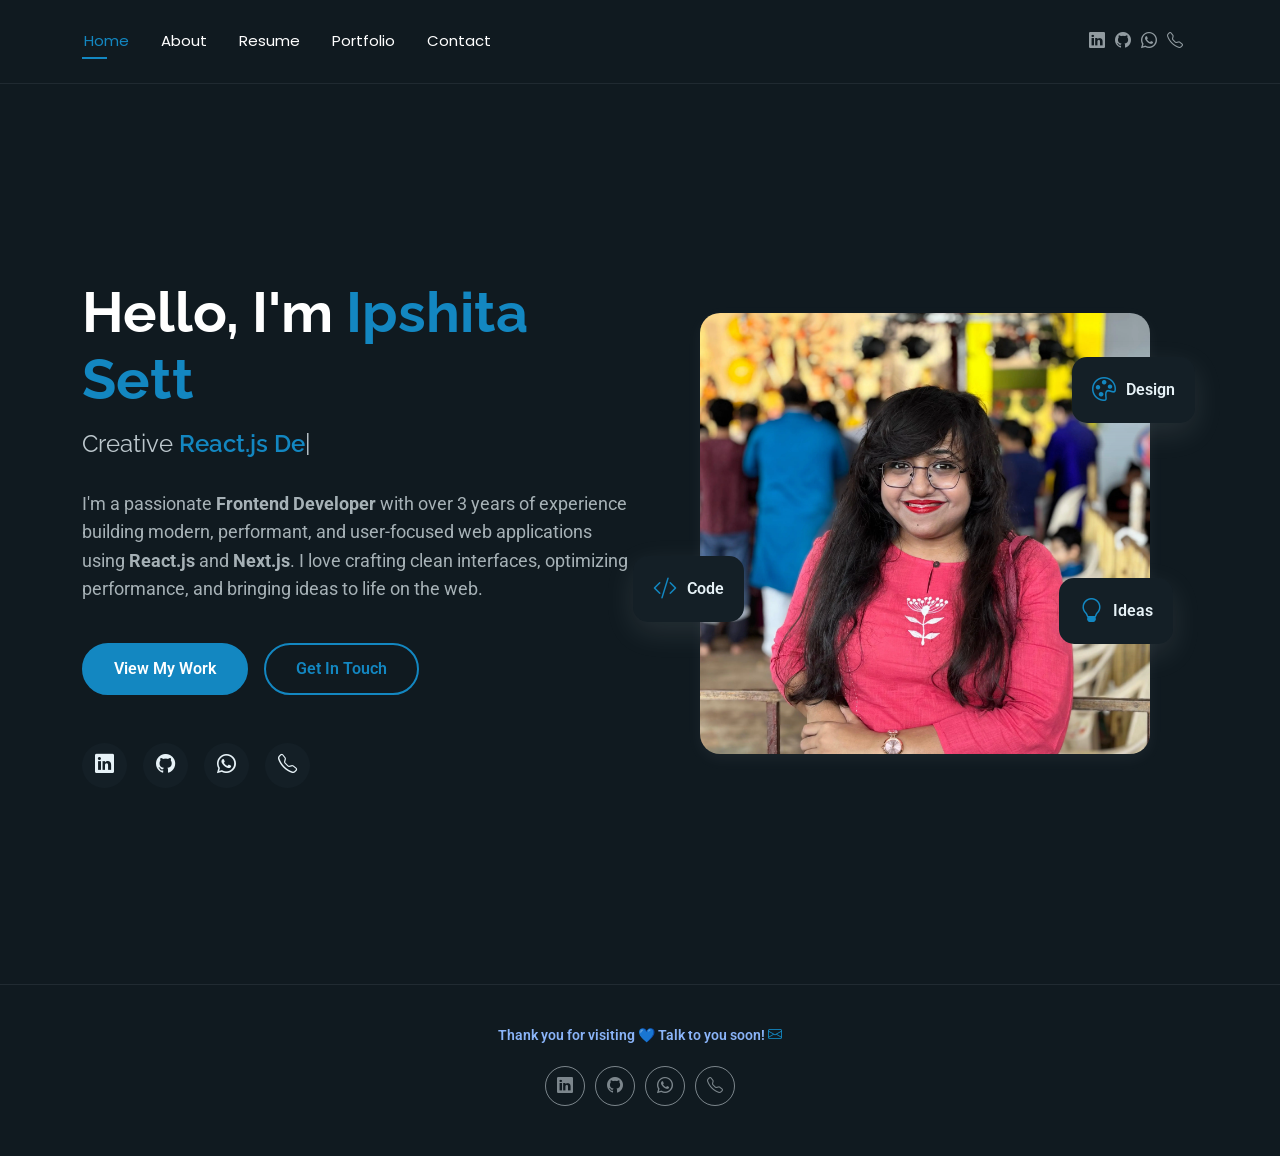
==== commit c97d6a12: "portfolio updated" ====
--- a/index.html
+++ b/index.html
@@ -99,7 +99,7 @@
             <div class="hero-content">
               <h1 data-aos="fade-up" data-aos-delay="200">Hello, I'm <span class="highlight">Ipshita Sett</span></h1>
               <h2 data-aos="fade-up" data-aos-delay="300">Creative <span class="typed" data-typed-items="React.js Developer, Next.js Specialist, TypeScript Enthusiast"></span></h2>
-              <p data-aos="fade-up" data-aos-delay="400">I'm a passionate <strong>Frontend Developer</strong> with over 3.5 years of
+              <p data-aos="fade-up" data-aos-delay="400">I'm a passionate <strong>Frontend Developer</strong> with over 3 years of
         experience building modern, performant, and user-focused web applications
         using <strong>React.js</strong> and <strong>Next.js</strong>. I love crafting
         clean interfaces, optimizing performance, and bringing ideas to life on the web.</p>
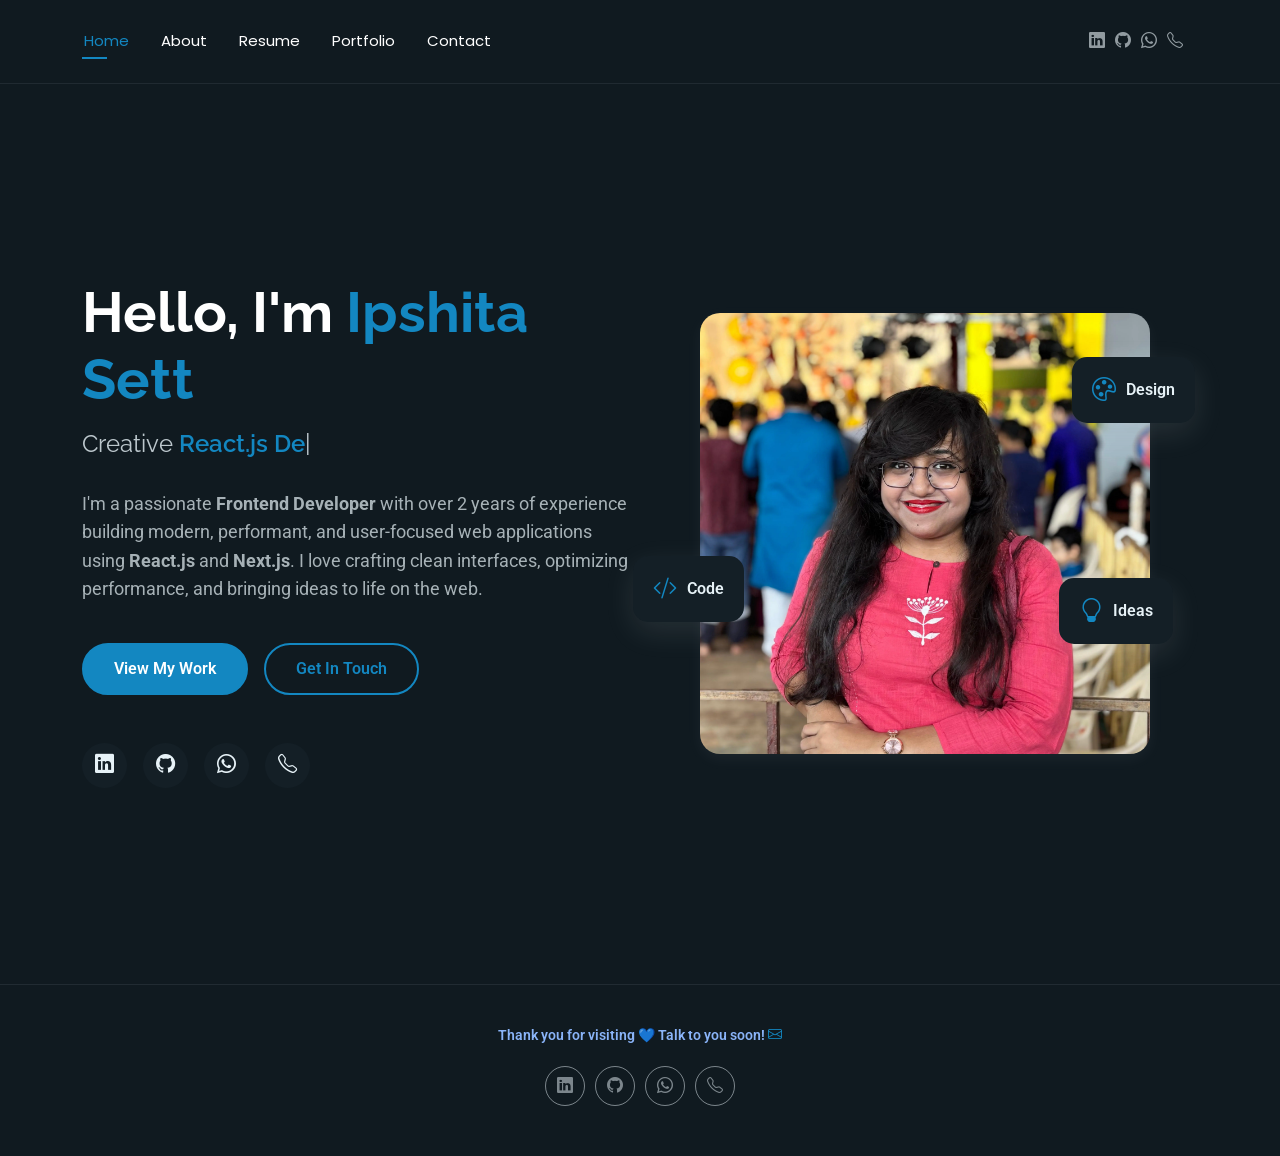
==== commit 544d2f5f: "changed year from 3 to 2 year of experience" ====
--- a/index.html
+++ b/index.html
@@ -99,7 +99,7 @@
             <div class="hero-content">
               <h1 data-aos="fade-up" data-aos-delay="200">Hello, I'm <span class="highlight">Ipshita Sett</span></h1>
               <h2 data-aos="fade-up" data-aos-delay="300">Creative <span class="typed" data-typed-items="React.js Developer, Next.js Specialist, TypeScript Enthusiast"></span></h2>
-              <p data-aos="fade-up" data-aos-delay="400">I'm a passionate <strong>Frontend Developer</strong> with over 3 years of
+              <p data-aos="fade-up" data-aos-delay="400">I'm a passionate <strong>Frontend Developer</strong> with over 2 years of
         experience building modern, performant, and user-focused web applications
         using <strong>React.js</strong> and <strong>Next.js</strong>. I love crafting
         clean interfaces, optimizing performance, and bringing ideas to life on the web.</p>
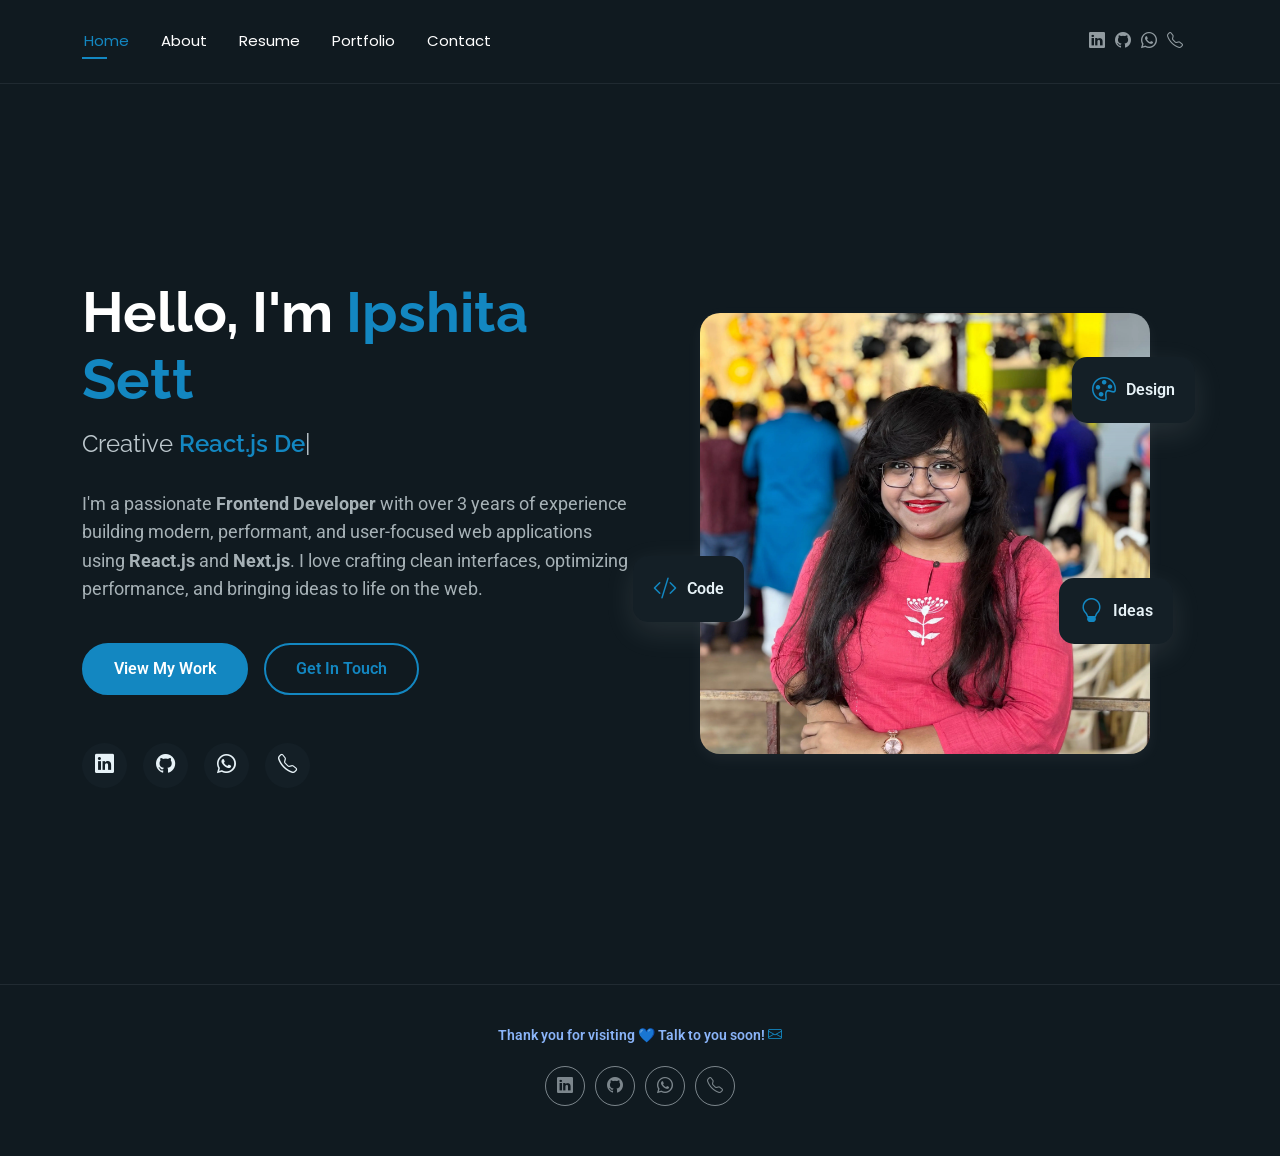
==== commit 695e2dfa: "changed experience into 3 years" ====
--- a/index.html
+++ b/index.html
@@ -99,7 +99,7 @@
             <div class="hero-content">
               <h1 data-aos="fade-up" data-aos-delay="200">Hello, I'm <span class="highlight">Ipshita Sett</span></h1>
               <h2 data-aos="fade-up" data-aos-delay="300">Creative <span class="typed" data-typed-items="React.js Developer, Next.js Specialist, TypeScript Enthusiast"></span></h2>
-              <p data-aos="fade-up" data-aos-delay="400">I'm a passionate <strong>Frontend Developer</strong> with over 2 years of
+              <p data-aos="fade-up" data-aos-delay="400">I'm a passionate <strong>Frontend Developer</strong> with over 3 years of
         experience building modern, performant, and user-focused web applications
         using <strong>React.js</strong> and <strong>Next.js</strong>. I love crafting
         clean interfaces, optimizing performance, and bringing ideas to life on the web.</p>
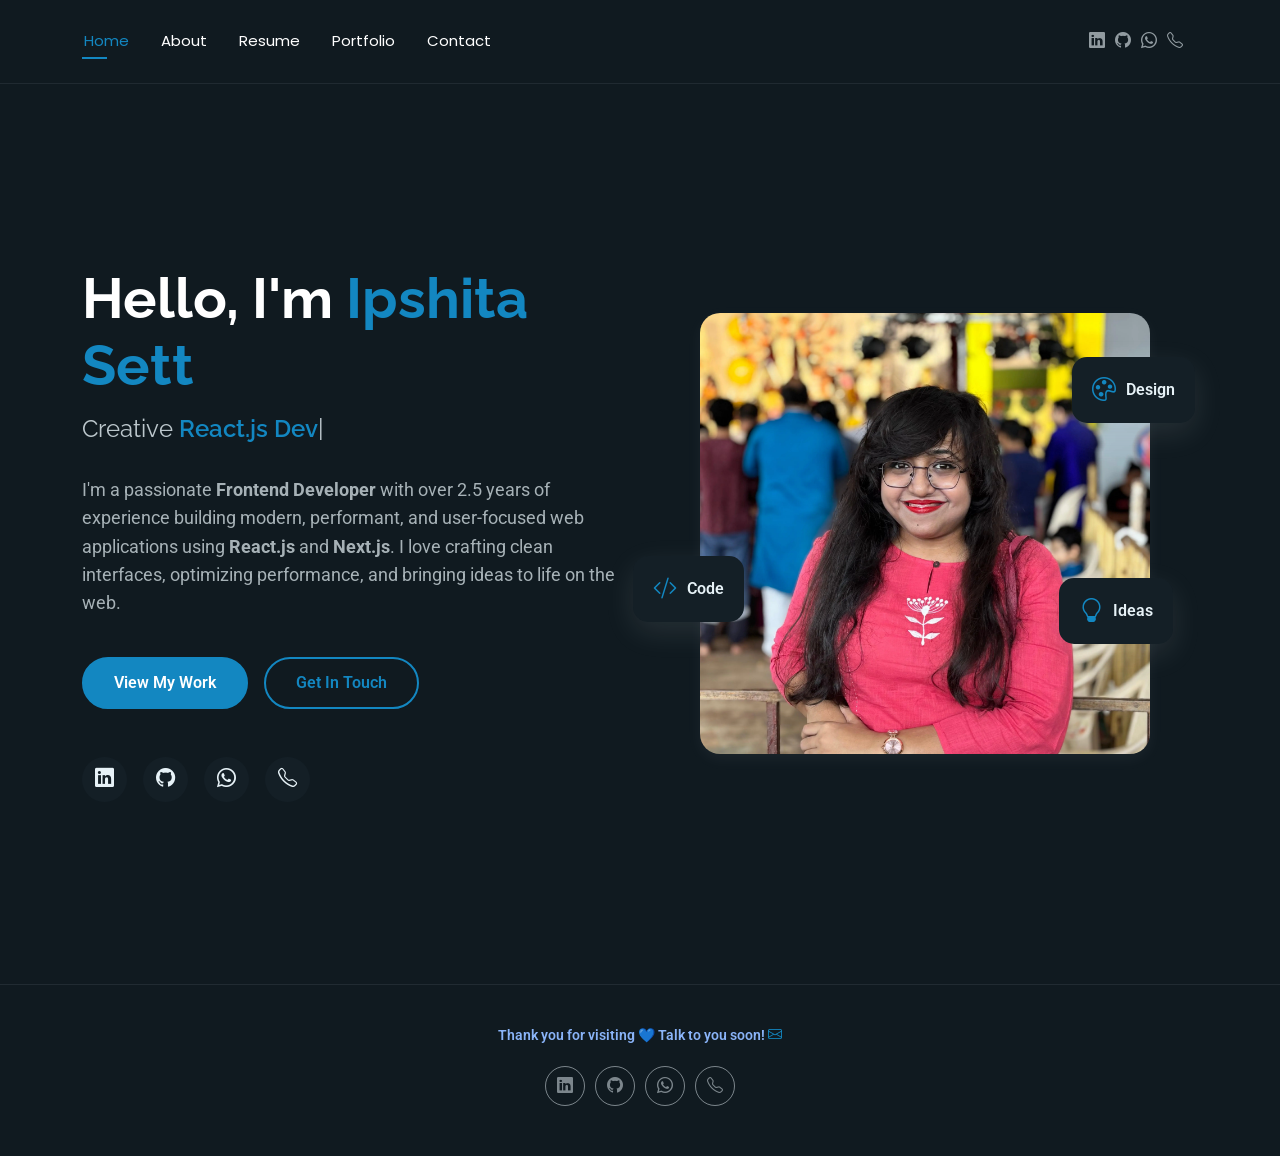
==== commit 70a6c19a: "updated year pf experience and cv" ====
--- a/index.html
+++ b/index.html
@@ -99,7 +99,7 @@
             <div class="hero-content">
               <h1 data-aos="fade-up" data-aos-delay="200">Hello, I'm <span class="highlight">Ipshita Sett</span></h1>
               <h2 data-aos="fade-up" data-aos-delay="300">Creative <span class="typed" data-typed-items="React.js Developer, Next.js Specialist, TypeScript Enthusiast"></span></h2>
-              <p data-aos="fade-up" data-aos-delay="400">I'm a passionate <strong>Frontend Developer</strong> with over 3 years of
+              <p data-aos="fade-up" data-aos-delay="400">I'm a passionate <strong>Frontend Developer</strong> with over 2.5 years of
         experience building modern, performant, and user-focused web applications
         using <strong>React.js</strong> and <strong>Next.js</strong>. I love crafting
         clean interfaces, optimizing performance, and bringing ideas to life on the web.</p>
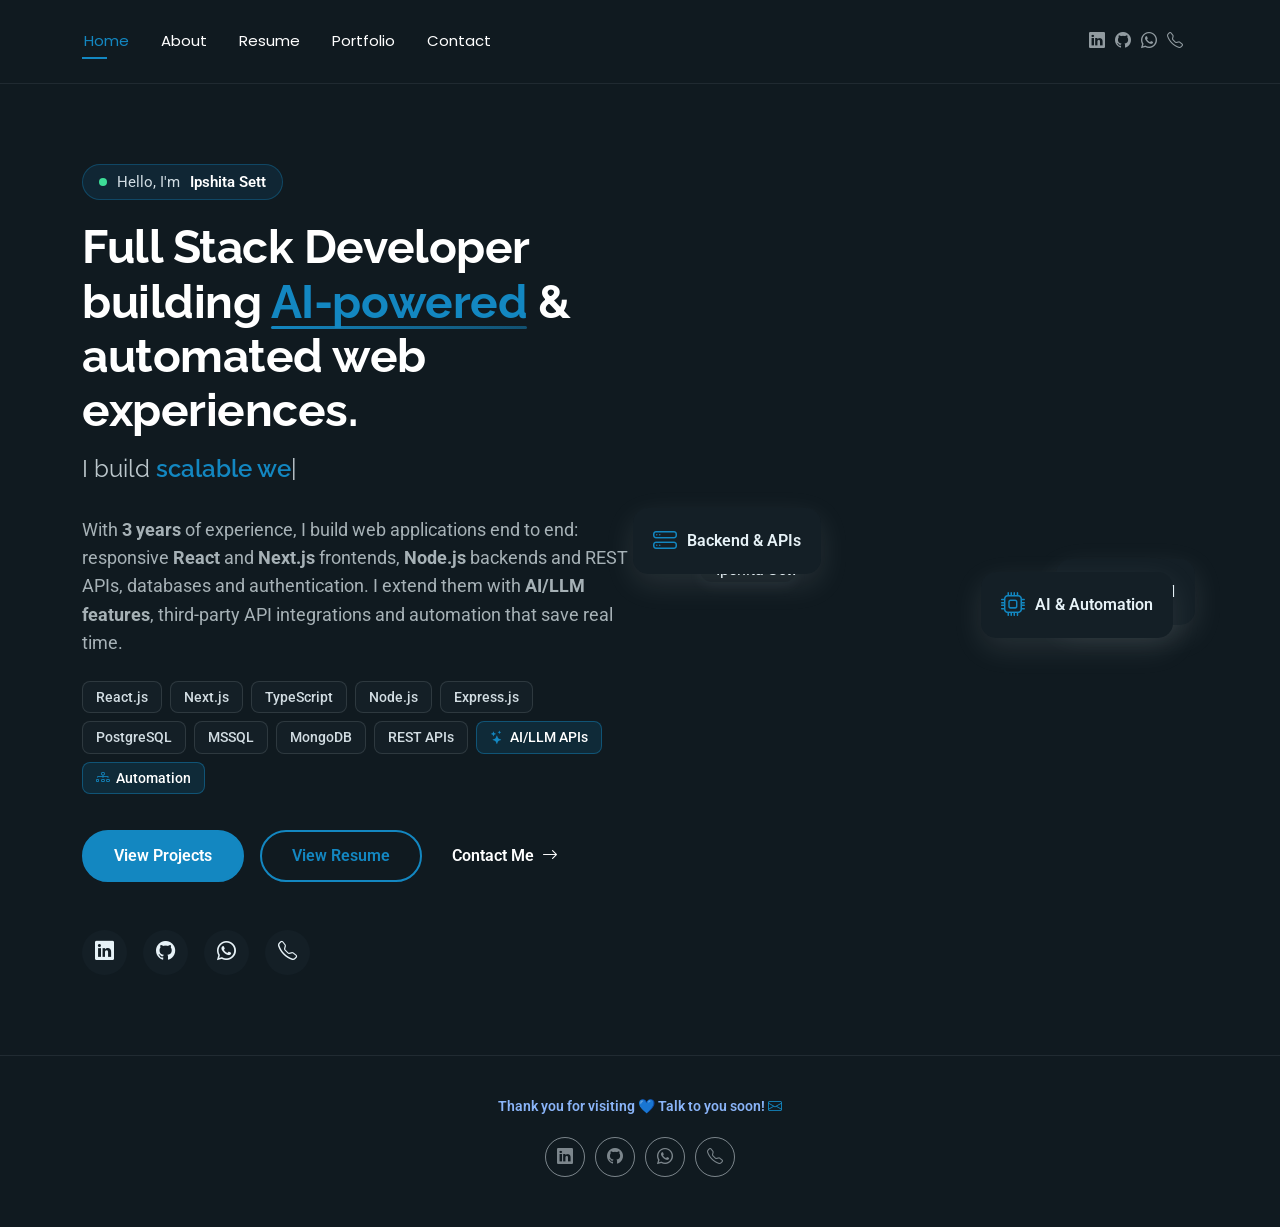
==== commit 97458b64: "updated portfolio" ====
--- a/index.html
+++ b/index.html
@@ -5,8 +5,8 @@
   <meta charset="utf-8">
   <meta content="width=device-width, initial-scale=1.0" name="viewport">
   <title>Ipshita Portfolio</title>
-<meta name="description" content="I'm Ipshita Sett, a Frontend Developer specializing in React.js, Next.js, and TypeScript. Check out my portfolio and projects.">
-<meta name="keywords" content="Ipshita Sett, Frontend Developer, React.js, Next.js, Portfolio, JavaScript, TypeScript, Web Developer">
+<meta name="description" content="I'm Ipshita Sett, a Full Stack Developer building scalable web applications with React.js, Next.js, TypeScript and Node.js, with AI integration, API integrations and automation.">
+<meta name="keywords" content="Ipshita Sett, Full Stack Developer, React.js, Next.js, TypeScript, Node.js, Express.js, MongoDB, Firebase, REST APIs, AI Integration, Automation, Portfolio">
 
 
   <!-- Favicons -->
@@ -97,15 +97,33 @@
         <div class="row gy-4 align-items-center">
           <div class="col-lg-6 order-2 order-lg-1">
             <div class="hero-content">
-              <h1 data-aos="fade-up" data-aos-delay="200">Hello, I'm <span class="highlight">Ipshita Sett</span></h1>
-              <h2 data-aos="fade-up" data-aos-delay="300">Creative <span class="typed" data-typed-items="React.js Developer, Next.js Specialist, TypeScript Enthusiast"></span></h2>
-              <p data-aos="fade-up" data-aos-delay="400">I'm a passionate <strong>Frontend Developer</strong> with over 2.5 years of
-        experience building modern, performant, and user-focused web applications
-        using <strong>React.js</strong> and <strong>Next.js</strong>. I love crafting
-        clean interfaces, optimizing performance, and bringing ideas to life on the web.</p>
+              <div class="hero-eyebrow" data-aos="fade-up" data-aos-delay="150">
+                <span class="status-dot"></span>
+                Hello, I'm <strong>Ipshita Sett</strong>
+              </div>
+              <h1 class="hero-title" data-aos="fade-up" data-aos-delay="200">Full Stack Developer building <span class="highlight">AI-powered</span> &amp; automated web experiences.</h1>
+              <h2 data-aos="fade-up" data-aos-delay="300">I build <span class="typed" data-typed-items="scalable web apps, REST APIs &amp; backends, AI-powered features, automation workflows"></span></h2>
+              <p data-aos="fade-up" data-aos-delay="400">With <strong>3 years</strong> of experience, I build web applications end to end:
+        responsive <strong>React</strong> and <strong>Next.js</strong> frontends, <strong>Node.js</strong> backends and
+        REST APIs, databases and authentication. I extend them with <strong>AI/LLM features</strong>,
+        third-party API integrations and automation that save real time.</p>
+              <ul class="hero-stack" data-aos="fade-up" data-aos-delay="450" aria-label="Core technologies">
+                <li>React.js</li>
+                <li>Next.js</li>
+                <li>TypeScript</li>
+                <li>Node.js</li>
+                <li>Express.js</li>
+                <li>PostgreSQL</li>
+                <li>MSSQL</li>
+                <li>MongoDB</li>
+                <li>REST APIs</li>
+                <li class="is-ai"><i class="bi bi-stars"></i>AI/LLM APIs</li>
+                <li class="is-ai"><i class="bi bi-diagram-3"></i>Automation</li>
+              </ul>
               <div class="hero-actions" data-aos="fade-up" data-aos-delay="500">
-                <a href="portfolio.html" class="btn btn-primary">View My Work</a>
-                <a href="contact.html" class="btn btn-outline">Get In Touch</a>
+                <a href="portfolio.html" class="btn btn-primary">View Projects</a>
+                <a href="resume.html" class="btn btn-outline">View Resume</a>
+                <a href="contact.html" class="btn btn-link-arrow">Contact Me <i class="bi bi-arrow-right"></i></a>
               </div>
               <div class="social-links" data-aos="fade-up" data-aos-delay="600">
                 <a href="https://www.linkedin.com/in/ipshita-sett/"><i class="bi bi-linkedin"></i></a>
@@ -118,19 +136,19 @@
           <div class="col-lg-6 order-1 order-lg-2">
             <div class="hero-image" data-aos="zoom-in" data-aos-delay="300">
               <div class="image-wrapper">
-                <img src="assets/img/profile/Ipshita_sett.webp" alt="Ipshita Sett" class="img-fluid">
+                <img src="assets/img/profile/Ipshita_Sett.webp" alt="Ipshita Sett" class="img-fluid">
                 <div class="floating-elements">
                   <div class="floating-card design" data-aos="fade-left" data-aos-delay="700">
-                    <i class="bi bi-palette"></i>
-                    <span>Design</span>
+                    <i class="bi bi-window-stack"></i>
+                    <span>Frontend</span>
                   </div>
                   <div class="floating-card code" data-aos="fade-right" data-aos-delay="800">
-                    <i class="bi bi-code-slash"></i>
-                    <span>Code</span>
+                    <i class="bi bi-hdd-stack"></i>
+                    <span>Backend &amp; APIs</span>
                   </div>
                   <div class="floating-card creativity" data-aos="fade-up" data-aos-delay="900">
-                    <i class="bi bi-lightbulb"></i>
-                    <span>Ideas</span>
+                    <i class="bi bi-cpu"></i>
+                    <span>AI &amp; Automation</span>
                   </div>
                 </div>
               </div>
--- a/assets/css/main.css
+++ b/assets/css/main.css
@@ -739,6 +739,99 @@
   }
 }
 
+.hero .hero-eyebrow {
+  display: inline-flex;
+  align-items: center;
+  gap: 10px;
+  padding: 6px 16px;
+  margin-bottom: 1.25rem;
+  border-radius: 50px;
+  background: color-mix(in srgb, var(--accent-color), transparent 88%);
+  border: 1px solid color-mix(in srgb, var(--accent-color), transparent 65%);
+  font-size: 0.95rem;
+  color: color-mix(in srgb, var(--default-color), transparent 10%);
+}
+
+.hero .hero-eyebrow strong {
+  color: var(--heading-color);
+  font-weight: 600;
+}
+
+.hero .hero-eyebrow .status-dot {
+  width: 8px;
+  height: 8px;
+  border-radius: 50%;
+  background: #3ddc97;
+  box-shadow: 0 0 0 0 rgba(61, 220, 151, 0.6);
+  animation: hero-pulse 2.2s ease-out infinite;
+}
+
+@keyframes hero-pulse {
+  0% {
+    box-shadow: 0 0 0 0 rgba(61, 220, 151, 0.6);
+  }
+
+  70%,
+  100% {
+    box-shadow: 0 0 0 8px rgba(61, 220, 151, 0);
+  }
+}
+
+.hero .hero-content h1.hero-title {
+  font-size: clamp(2.1rem, 3.6vw, 3.1rem);
+  line-height: 1.18;
+  letter-spacing: -0.01em;
+  margin-bottom: 1.1rem;
+}
+
+.hero .hero-content h1.hero-title .highlight {
+  white-space: nowrap;
+}
+
+.hero .hero-stack {
+  list-style: none;
+  padding: 0;
+  margin: 0 0 2.25rem;
+  display: flex;
+  flex-wrap: wrap;
+  gap: 8px;
+}
+
+.hero .hero-stack li {
+  display: inline-flex;
+  align-items: center;
+  gap: 6px;
+  padding: 5px 13px;
+  border-radius: 8px;
+  font-size: 0.85rem;
+  font-weight: 500;
+  background: var(--surface-color);
+  border: 1px solid color-mix(in srgb, var(--default-color), transparent 88%);
+  color: color-mix(in srgb, var(--default-color), transparent 10%);
+  transition: border-color 0.3s ease, transform 0.3s ease;
+}
+
+.hero .hero-stack li:hover {
+  border-color: var(--accent-color);
+  transform: translateY(-2px);
+}
+
+.hero .hero-stack li.is-ai {
+  background: color-mix(in srgb, var(--accent-color), transparent 85%);
+  border-color: color-mix(in srgb, var(--accent-color), transparent 55%);
+  color: var(--heading-color);
+}
+
+.hero .hero-stack li.is-ai i {
+  color: var(--accent-color);
+}
+
+@media (max-width: 992px) {
+  .hero .hero-stack {
+    justify-content: center;
+  }
+}
+
 .hero .hero-content h2 {
   font-size: 1.5rem;
   font-weight: 400;
@@ -760,7 +853,7 @@
 .hero .hero-content p {
   font-size: 1.1rem;
   line-height: 1.6;
-  margin-bottom: 2.5rem;
+  margin-bottom: 1.5rem;
   color: color-mix(in srgb, var(--default-color), transparent 30%);
 }
 
@@ -801,6 +894,39 @@
   transform: translateY(-2px);
 }
 
+.hero .hero-actions .btn.btn-link-arrow {
+  background: transparent;
+  border-color: transparent;
+  color: var(--heading-color);
+  padding-left: 12px;
+  padding-right: 12px;
+}
+
+.hero .hero-actions .btn.btn-link-arrow i {
+  display: inline-block;
+  margin-left: 4px;
+  transition: transform 0.3s ease;
+}
+
+.hero .hero-actions .btn.btn-link-arrow:hover {
+  color: var(--accent-color);
+}
+
+.hero .hero-actions .btn.btn-link-arrow:hover i {
+  transform: translateX(4px);
+}
+
+@media (max-width: 992px) {
+  .hero .hero-actions {
+    justify-content: center;
+    flex-wrap: wrap;
+  }
+
+  .hero .social-links {
+    justify-content: center;
+  }
+}
+
 @media (max-width: 576px) {
   .hero .hero-actions {
     flex-direction: column;
@@ -875,6 +1001,7 @@
   align-items: center;
   gap: 10px;
   font-weight: 600;
+  white-space: nowrap;
   animation: float 3s ease-in-out infinite;
 }
 
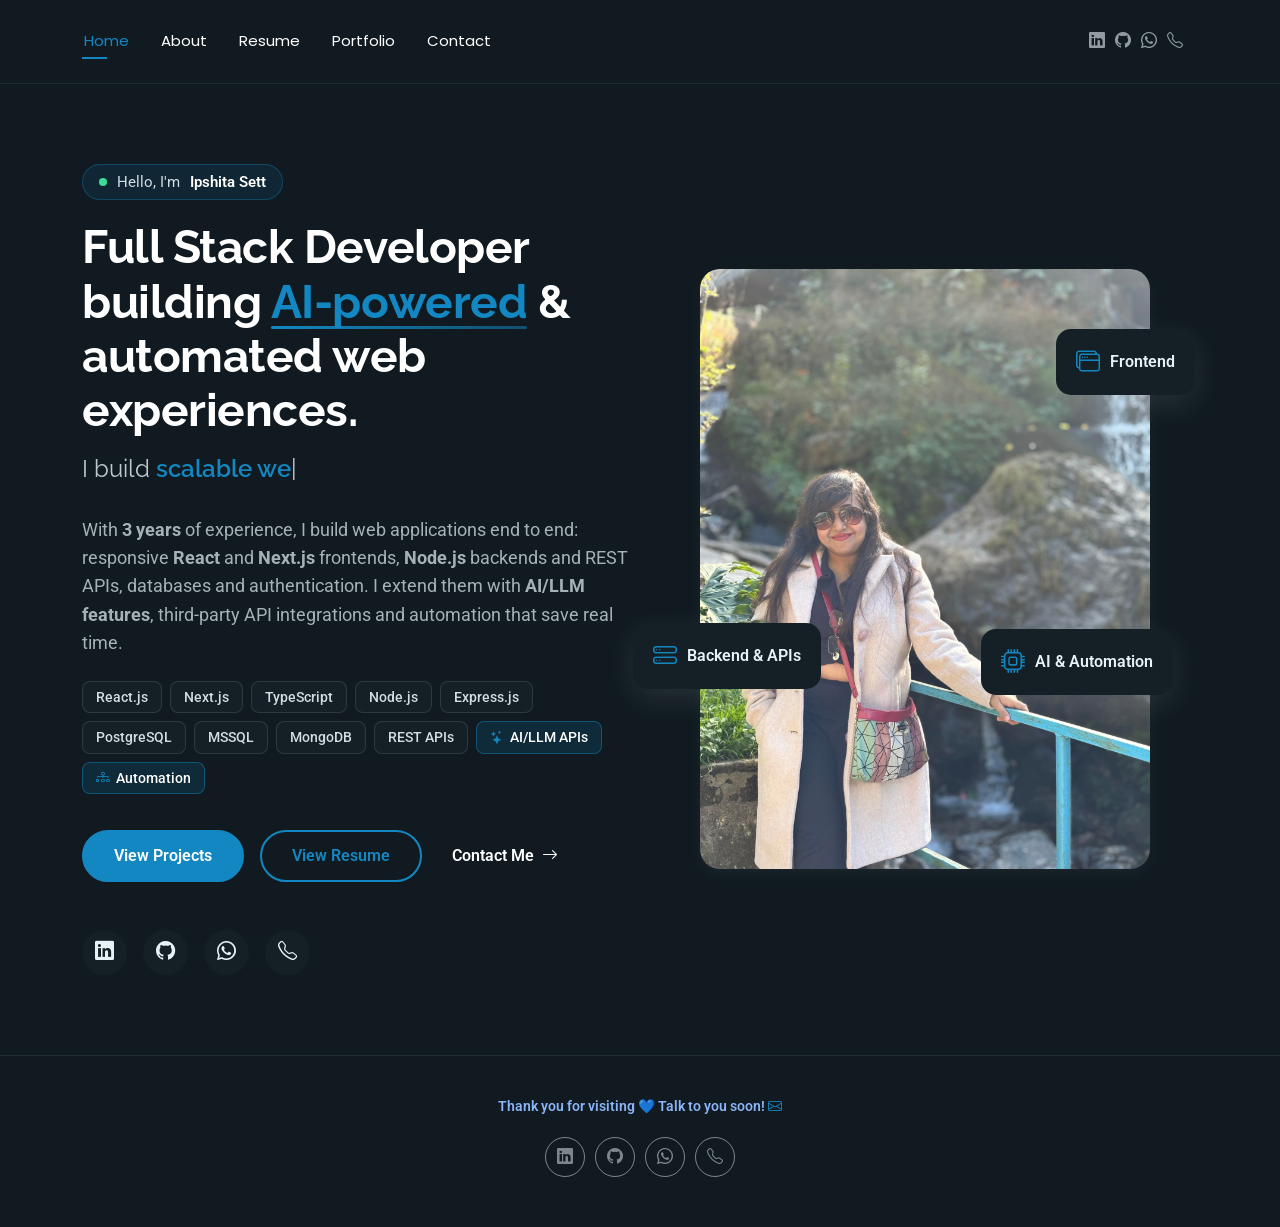
==== commit 7a22cdb7: "changed profile image" ====
--- a/index.html
+++ b/index.html
@@ -136,7 +136,7 @@
           <div class="col-lg-6 order-1 order-lg-2">
             <div class="hero-image" data-aos="zoom-in" data-aos-delay="300">
               <div class="image-wrapper">
-                <img src="assets/img/profile/Ipshita_Sett.webp" alt="Ipshita Sett" class="img-fluid">
+                <img src="assets/img/profile/Ipshita_Sett.jpg" alt="Ipshita Sett" class="img-fluid">
                 <div class="floating-elements">
                   <div class="floating-card design" data-aos="fade-left" data-aos-delay="700">
                     <i class="bi bi-window-stack"></i>
